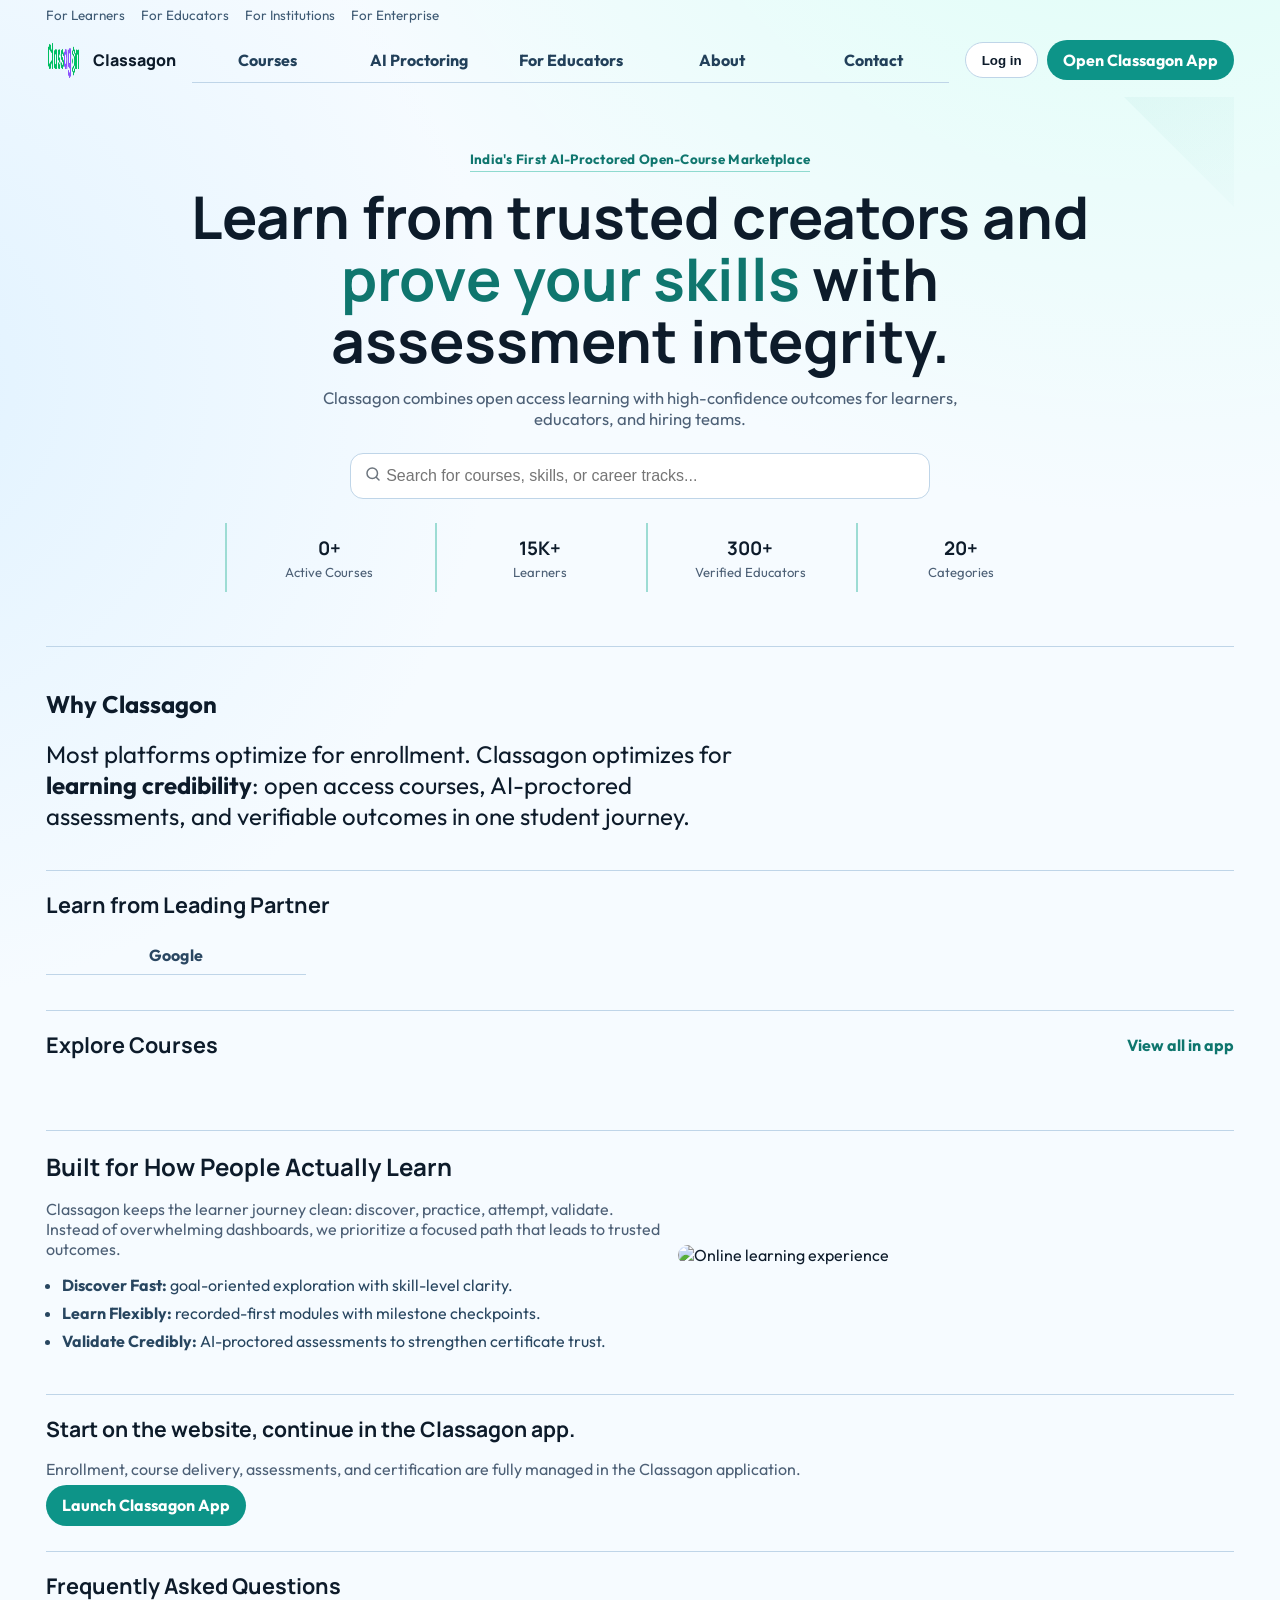
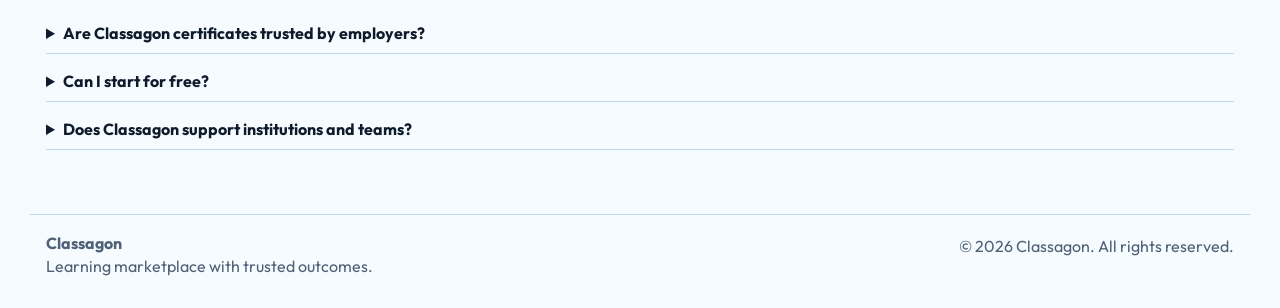
==== classagon-website/index.html @ 4000c989 "Initial Classagon website" ====
﻿<!DOCTYPE html>
<html lang="en">
<head>
  <meta charset="UTF-8" />
  <meta name="viewport" content="width=device-width, initial-scale=1.0" />
  <title>Classagon | India's AI-Proctored Learning Marketplace</title>
  <meta name="description" content="Discover open courses, verified providers, and AI-proctored assessments on Classagon." />
  <link rel="preconnect" href="https://fonts.googleapis.com" />
  <link rel="preconnect" href="https://fonts.gstatic.com" crossorigin />
  <link href="https://fonts.googleapis.com/css2?family=Outfit:wght@400;500;600;700;800&family=Manrope:wght@600;700;800&display=swap" rel="stylesheet" />
  <link rel="stylesheet" href="styles.css" />
</head>
<body>
  <div class="audience-strip">
    <a href="#">For Learners</a>
    <a href="providers.html">For Educators</a>
    <a href="#">For Institutions</a>
    <a href="#">For Enterprise</a>
  </div>
  <header class="topbar">
    <a class="brand" href="index.html"><img src="assets/classagon_logo.png" alt="Classagon" /><span>Classagon</span></a>
    <nav class="nav-links full-nav">
      <a href="index.html#courses">Courses</a>
      <a href="proctoring.html">AI Proctoring</a>
      <a href="providers.html">For Educators</a>
      <a href="about.html">About</a>
      <a href="contact.html">Contact</a>
    </nav>
    <div class="right-group">
      <button id="loginBtn" class="btn ghost" type="button">Log in</button>
      <a class="btn solid app-link" href="http://127.0.0.1:8000/">Open Classagon App</a>
      <div id="userPill" class="user-pill hidden"><span id="userNameText"></span><button id="logoutBtn" type="button">Logout</button></div>
    </div>
  </header>

  <main>
    <section class="hero-shell reveal">
      <div class="hero-content">
        <p class="badge-line">India's First AI-Proctored Open-Course Marketplace</p>
        <h1>Learn from trusted creators and <span>prove your skills</span> with assessment integrity.</h1>
        <p class="hero-sub">Classagon combines open access learning with high-confidence outcomes for learners, educators, and hiring teams.</p>

        <label class="search-wrap" aria-label="Search for courses">
          <span class="search-icon" aria-hidden="true">
            <svg viewBox="0 0 24 24" width="18" height="18" fill="none" xmlns="http://www.w3.org/2000/svg">
              <circle cx="11" cy="11" r="7" stroke="currentColor" stroke-width="2"/>
              <path d="M20 20L16.65 16.65" stroke="currentColor" stroke-width="2" stroke-linecap="round"/>
            </svg>
          </span>
          <input id="courseSearch" type="search" placeholder="Search for courses, skills, or career tracks..." />
        </label>

        <div class="stats-grid">
          <article><h3 id="statCourses">0+</h3><p>Active Courses</p></article>
          <article><h3>15K+</h3><p>Learners</p></article>
          <article><h3>300+</h3><p>Verified Educators</p></article>
          <article><h3>20+</h3><p>Categories</p></article>
        </div>
      </div>
    </section>

    <section class="section brand-statement reveal">
      <div class="big-claim">
        <h2>Why Classagon</h2>
        <p>Most platforms optimize for enrollment. Classagon optimizes for <strong>learning credibility</strong>: open access courses, AI-proctored assessments, and verifiable outcomes in one student journey.</p>
      </div>
    </section>

    <section class="section reveal">
      <div class="section-head"><h2>Learn from Leading Partner</h2></div>
      <div class="partner-line" aria-label="Partner logos">
        <span>Google</span>
      </div>
    </section>

    <section id="courses" class="section courses reveal">
      <div class="section-head"><h2>Explore Courses</h2><a class="app-link" href="http://127.0.0.1:8000/">View all in app</a></div>
      <div class="category-row" id="categoryRow"></div>
      <div id="loadingState" class="loading-grid"></div>
      <div id="emptyState" class="empty-state hidden"><p>No courses found. Try a different search or category.</p></div>
      <div id="courseGrid" class="course-grid hidden"></div>
    </section>

    <section class="section editorial reveal">
      <div class="editorial-copy">
        <h2>Built for How People Actually Learn</h2>
        <p>Classagon keeps the learner journey clean: discover, practice, attempt, validate. Instead of overwhelming dashboards, we prioritize a focused path that leads to trusted outcomes.</p>
        <ul class="journey-list">
          <li><strong>Discover Fast:</strong> goal-oriented exploration with skill-level clarity.</li>
          <li><strong>Learn Flexibly:</strong> recorded-first modules with milestone checkpoints.</li>
          <li><strong>Validate Credibly:</strong> AI-proctored assessments to strengthen certificate trust.</li>
        </ul>
      </div>
      <div class="editorial-visual">
        <img src="https://images.unsplash.com/photo-1584697964191-cd732c8fce06?auto=format&fit=crop&w=1200&q=70" alt="Online learning experience" />
      </div>
    </section>

    <section class="section route-panel reveal">
      <h3>Start on the website, continue in the Classagon app.</h3>
      <p>Enrollment, course delivery, assessments, and certification are fully managed in the Classagon application.</p>
      <a class="btn solid app-link" href="http://127.0.0.1:8000/">Launch Classagon App</a>
    </section>

    <section class="section reveal">
      <div class="section-head"><h2>Frequently Asked Questions</h2></div>
      <div class="faq-plain">
        <details>
          <summary>Are Classagon certificates trusted by employers?</summary>
          <p>Yes. Assessments are tied to skill outcomes and supported by AI-proctored integrity events.</p>
        </details>
        <details>
          <summary>Can I start for free?</summary>
          <p>Yes. You can explore selected open courses and upgrade based on your learning goals.</p>
        </details>
        <details>
          <summary>Does Classagon support institutions and teams?</summary>
          <p>Yes. Classagon supports educator onboarding, cohort management, and enterprise learning workflows.</p>
        </details>
      </div>
    </section>
  </main>

  <footer>
    <div><strong>Classagon</strong><p>Learning marketplace with trusted outcomes.</p></div>
    <p>© 2026 Classagon. All rights reserved.</p>
  </footer>

  <script src="common.js"></script>
  <script src="app.js"></script>
</body>
</html>
---- classagon-website/styles.css ----
﻿:root {
  --bg: #f6fbff;
  --paper: #ffffff;
  --ink: #0d1b2a;
  --muted: #4d6076;
  --line: #bfd5e8;
  --brand: #0d9488;
  --brand-deep: #0f766e;
}

* { box-sizing: border-box; }
body {
  margin: 0;
  font-family: 'Outfit', sans-serif;
  color: var(--ink);
  background:
    radial-gradient(circle at 90% -20%, #d8fff4 0%, transparent 35%),
    radial-gradient(circle at -10% 20%, #e0f2ff 0%, transparent 30%),
    var(--bg);
}

a { color: inherit; }

.audience-strip {
  max-width: 1220px;
  margin: 0 auto;
  padding: 0.45rem 1rem 0;
  display: flex;
  gap: 1rem;
  flex-wrap: wrap;
  font-size: 0.84rem;
  color: #3e5a74;
}
.audience-strip a { text-decoration: none; }
.audience-strip a:hover { color: var(--brand-deep); }

.topbar {
  max-width: 1220px;
  margin: 0 auto;
  padding: 0.9rem 1rem;
  display: grid;
  grid-template-columns: auto 1fr auto;
  gap: 1rem;
  align-items: center;
}

.brand {
  text-decoration: none;
  display: inline-flex;
  align-items: center;
  gap: 0.55rem;
  font-family: 'Manrope', sans-serif;
  font-weight: 800;
}
.brand img { width: 38px; height: 38px; }

.full-nav {
  width: 100%;
  justify-self: stretch;
  display: grid;
  grid-template-columns: repeat(5, minmax(0, 1fr));
  border-bottom: 1px solid var(--line);
}
.full-nav a {
  text-decoration: none;
  color: #22405a;
  font-weight: 700;
  text-align: center;
  padding: 0.75rem 0.3rem;
  position: relative;
}
.full-nav a::after {
  content: "";
  position: absolute;
  left: 16%;
  right: 16%;
  bottom: 8px;
  height: 2px;
  background: var(--brand);
  transform: scaleX(0);
  transform-origin: center;
  transition: transform 220ms ease;
}
.full-nav a:hover::after { transform: scaleX(1); }

.right-group { display: flex; gap: 0.55rem; align-items: center; }
.btn {
  border-radius: 999px;
  border: 1px solid transparent;
  padding: 0.58rem 0.95rem;
  font-weight: 700;
  text-decoration: none;
  cursor: pointer;
}
.btn.solid { background: var(--brand); color: #fff; }
.btn.ghost { background: #fff; border-color: var(--line); color: var(--ink); }

.user-pill {
  display: inline-flex;
  gap: 0.45rem;
  align-items: center;
  border: 1px solid var(--line);
  background: #fff;
  border-radius: 999px;
  padding: 0.3rem 0.65rem;
  font-size: 0.85rem;
}
.user-pill button { border: 0; background: transparent; color: var(--brand); font-weight: 700; cursor: pointer; }
.hidden { display: none !important; }

main { max-width: 1220px; margin: 0 auto; padding: 0 1rem 2.8rem; }

.hero-shell { position: relative; overflow: hidden; border: 0; border-radius: 0; background: transparent; }
.hero-shell::after {
  content: "";
  position: absolute;
  right: -60px;
  top: -70px;
  width: 240px;
  height: 240px;
  background: linear-gradient(145deg, rgba(13,148,136,0.18), rgba(13,148,136,0));
  clip-path: polygon(0 0, 100% 0, 100% 100%);
  opacity: 0.35;
}

.hero-media { display: none; }

.hero-content { position: relative; z-index: 1; padding: 3.2rem 0 2.4rem; max-width: 920px; margin: 0 auto; text-align: center; }
.badge-line {
  display: inline-block;
  margin: 0;
  border-bottom: 1px solid #8fdacf;
  color: var(--brand-deep);
  font-size: 0.84rem;
  font-weight: 700;
  letter-spacing: 0.02em;
  padding: 0.2rem 0;
}

h1 { margin: 0.9rem 0 0; font-family: 'Manrope', sans-serif; font-size: clamp(2rem, 4.6vw, 4rem); line-height: 1.05; }
h1 span { color: var(--brand-deep); }
.hero-sub { margin: 1rem auto 0; max-width: 700px; color: var(--muted); font-size: 1.04rem; }
.hero-sub.align-left { margin-left: 0; text-align: left; }

.search-wrap { display: block; max-width: 580px; margin: 1.45rem auto 0; position: relative; }
.search-icon { position: absolute; left: 14px; top: 50%; transform: translateY(-50%); opacity: 0.6; }
.search-wrap input { width: 100%; border: 1px solid var(--line); border-radius: 13px; padding: 0.84rem 0.9rem 0.84rem 2.2rem; font-size: 1rem; }

.stats-grid { margin: 1.45rem auto 0; display: grid; max-width: 830px; grid-template-columns: repeat(4,minmax(0,1fr)); gap: 0.72rem; }
.stats-grid article { padding: 0.75rem 0.2rem 0.75rem 0.7rem; border-left: 2px solid #9ddcd4; }
.stats-grid h3 { margin: 0; font-family: 'Manrope', sans-serif; }
.stats-grid p { margin: 0.2rem 0 0; color: var(--muted); font-size: 0.82rem; }

.section { margin-top: 1rem; border: 0; background: transparent; padding: 1.2rem 0; border-top: 1px solid var(--line); }
.section-head { display: flex; justify-content: space-between; align-items: center; gap: .7rem; }
.section-head h2 { margin: 0; font-family: 'Manrope', sans-serif; font-size: 1.35rem; }
.section-head a { color: var(--brand-deep); text-decoration: none; font-weight: 700; }

.brand-statement { display: grid; grid-template-columns: 1.2fr .8fr; gap: 1.2rem; }
.brand-statement .big-claim,
.brand-statement .proof-list { padding: 0.2rem 0; background: transparent; }
.brand-statement .big-claim p { margin: 0; font-size: clamp(1.1rem,2.2vw,1.5rem); line-height: 1.28; }
.proof-list p { margin: 0.52rem 0; color: #23435e; font-weight: 600; }

.partner-line {
  margin-top: 1rem;
  display: grid;
  grid-template-columns: minmax(0, 260px);
  gap: 0.6rem;
}
.partner-line span {
  display: inline-flex;
  justify-content: center;
  align-items: center;
  min-height: 40px;
  border-bottom: 1px solid var(--line);
  color: #2a4762;
  font-weight: 700;
  letter-spacing: 0.01em;
}

.category-row { margin-top: .85rem; display: flex; gap: .45rem; overflow-x: auto; padding-bottom: .35rem; }
.cat-btn { border: 1px solid var(--line); background: transparent; border-radius: 999px; padding: .4rem .8rem; font-weight: 600; text-transform: capitalize; cursor: pointer; }
.cat-btn.active { background: var(--brand); color: #fff; border-color: var(--brand); }

.loading-grid,
.course-grid,
.feature-grid,
.faq-list,
.contact-grid,
.path-grid { margin-top: 1rem; display: grid; gap: .8rem; }
.loading-grid,
.course-grid { grid-template-columns: 1fr; }
.feature-grid,
.faq-list,
.path-grid { grid-template-columns: repeat(3,minmax(0,1fr)); }
.contact-grid { grid-template-columns: 1.1fr .9fr; }

.skeleton,
.course-card,
.feature-grid article,
.faq-list article,
.path-grid article,
.contact-panel { border: 0; background: transparent; overflow: hidden; }

.skeleton-body { padding:.6rem 0; border-bottom: 1px solid #d6e5f2; }
.skel-line { height:12px; border-radius:8px; background:#eaf0f8; margin-bottom:.5rem; }
.skel-line.short { width:55%; }

.course-card { display: grid; grid-template-columns: 160px 1fr; gap: 0.9rem; align-items: start; }
.course-card .thumb {
  width: 160px;
  height: 100px;
  border-radius: 8px;
  background: linear-gradient(135deg,#dff5f2,#eaf4ff);
}
.course-card .body { padding: .2rem 0 .9rem; border-bottom: 1px solid var(--line); }
.course-card .tag { margin:0; font-size:.72rem; color:var(--brand-deep); font-weight:700; text-transform:uppercase; }
.course-card h3 { margin:.3rem 0; font-size:1rem; }
.course-card p { margin:0; color:var(--muted); font-size:.88rem; }
.course-card .instructor { margin-top:.32rem; font-size:.83rem; color:#304a62; font-weight:600; }
.course-card .meta { margin-top:.44rem; display:flex; flex-wrap:wrap; gap:.5rem; }
.course-card .meta span { font-size:.73rem; color:#436079; }
.course-card .foot { margin-top:.5rem; display:flex; justify-content:space-between; align-items:center; }
.course-card .price { font-family:'Manrope',sans-serif; font-weight:800; color:#0c3f3a; }
.course-card .cta { color:var(--brand-deep); font-weight:700; font-size:.81rem; }

.editorial { display: grid; grid-template-columns: 1.05fr 0.95fr; gap: 1.1rem; align-items: center; }
.editorial-copy h2 { margin: 0; font-family: 'Manrope', sans-serif; }
.editorial-copy p { color: var(--muted); }
.journey-list { margin: 0.8rem 0 0; padding-left: 1rem; }
.journey-list li { margin-bottom: 0.5rem; color: #284660; }
.editorial-visual img { width: 100%; border-radius: 10px; }

.feature-grid article,
.faq-list article,
.path-grid article,
.contact-panel { padding: 0; }
.feature-grid h3,
.faq-list h3,
.path-grid h3,
.contact-panel h3 { margin: 0; font-family: 'Manrope', sans-serif; }
.feature-grid p,
.faq-list p,
.path-grid p,
.contact-panel p,
.route-panel p { color: var(--muted); }

.empty-state { margin-top:1rem; text-align:center; padding:2.1rem 1rem; color:var(--muted); }
.route-panel h3 { margin: 0; font-family:'Manrope',sans-serif; font-size:1.32rem; }

.faq-plain {
  margin-top: 0.85rem;
  display: grid;
  gap: 0.5rem;
}
.faq-plain details {
  border-bottom: 1px solid var(--line);
  padding: 0.6rem 0;
}
.faq-plain summary {
  cursor: pointer;
  font-weight: 700;
}
.faq-plain p {
  color: var(--muted);
  margin: 0.5rem 0 0;
}

.proctor-flow .flow-line { margin-top: 0.9rem; border-left: 2px solid #9ddcd4; padding-left: 1rem; display: grid; gap: 1rem; }
.proctor-flow article h3 { margin: 0; font-family: 'Manrope', sans-serif; }
.proctor-flow article p { margin: 0.42rem 0 0; color: var(--muted); max-width: 80ch; }
.proctor-hero {
  position: relative;
  overflow: hidden;
}

.proctor-ambient {
  position: absolute;
  inset: 0;
  pointer-events: none;
  z-index: 0;
}

.proctor-hero > *:not(.proctor-ambient) {
  position: relative;
  z-index: 1;
}

.proctor-ambient .orb {
  position: absolute;
  border-radius: 999px;
  filter: blur(28px);
  opacity: 0.5;
}

.proctor-ambient .orb-one {
  width: 220px;
  height: 220px;
  background: rgba(13, 148, 136, 0.34);
  top: -60px;
  right: 12%;
  animation: ambientDriftA 12s ease-in-out infinite;
}

.proctor-ambient .orb-two {
  width: 180px;
  height: 180px;
  background: rgba(56, 189, 248, 0.28);
  bottom: -50px;
  left: 10%;
  animation: ambientDriftB 14s ease-in-out infinite;
}

.proctor-ambient .orb-three {
  width: 130px;
  height: 130px;
  background: rgba(20, 184, 166, 0.24);
  top: 38%;
  left: 52%;
  animation: ambientPulse 9s ease-in-out infinite;
}

.proctor-ambient .scanline {
  position: absolute;
  inset: 0;
  background: repeating-linear-gradient(
    180deg,
    rgba(13, 148, 136, 0.02) 0px,
    rgba(13, 148, 136, 0.02) 2px,
    rgba(255, 255, 255, 0) 3px,
    rgba(255, 255, 255, 0) 8px
  );
  opacity: 0.45;
}

.proctor-carousel {
  margin-top: 0.95rem;
  display: grid;
  grid-template-columns: auto 1fr auto;
  align-items: center;
  gap: 1rem;
}

.carousel-track {
  min-height: 250px;
  display: grid;
  align-items: center;
}

.carousel-slide {
  display: none;
}

.carousel-slide.active {
  display: block;
}

.carousel-slide h3 {
  margin: 0;
  font-family: 'Manrope', sans-serif;
  font-size: clamp(1.5rem, 3vw, 2.2rem);
}

.carousel-slide p {
  margin: 0.75rem 0 0;
  color: var(--muted);
  font-size: clamp(1rem, 1.9vw, 1.2rem);
  max-width: 72ch;
}

.carousel-nav {
  width: 44px;
  height: 44px;
  border-radius: 999px;
  border: 1px solid var(--line);
  background: #fff;
  color: #26425c;
  font-size: 1.5rem;
  line-height: 1;
  cursor: pointer;
}

.carousel-dots {
  margin-top: 0.5rem;
  display: flex;
  gap: 0.35rem;
  justify-content: center;
}

.carousel-dots button {
  width: 9px;
  height: 9px;
  border-radius: 999px;
  border: 0;
  background: #b5cadd;
  cursor: pointer;
}

.carousel-dots button.active {
  background: var(--brand);
}

.contact-form { display:grid; gap:.7rem; }
.contact-form label { font-size:.86rem; font-weight:600; color:#27435a; }
.contact-form input,
.contact-form select,
.contact-form textarea { width:100%; border:1px solid var(--line); border-radius:10px; padding:.68rem .72rem; font-family: inherit; }

footer {
  max-width: 1220px;
  margin: 0 auto;
  padding: 1.1rem 1rem 2rem;
  color: var(--muted);
  display: flex;
  justify-content: space-between;
  gap: 1rem;
  border-top: 1px solid var(--line);
}
footer p { margin: .22rem 0 0; }

.reveal { opacity: 0; transform: translateY(18px); transition: opacity 560ms ease, transform 560ms ease; }
.reveal.show { opacity: 1; transform: translateY(0); }

@media (max-width: 1080px) {
  .feature-grid, .faq-list, .path-grid { grid-template-columns: repeat(2,minmax(0,1fr)); }
}
@media (max-width: 900px) {
  .topbar { grid-template-columns: 1fr; }
  .full-nav { grid-template-columns: repeat(3, minmax(0, 1fr)); }
  .right-group { justify-self: start; }
  .brand-statement,
  .contact-grid,
  .editorial { grid-template-columns: 1fr; }
  .partner-line { grid-template-columns: repeat(3, minmax(0, 1fr)); }
  .stats-grid,
  .feature-grid,
  .faq-list,
  .path-grid { grid-template-columns: repeat(2,minmax(0,1fr)); }
  .course-card { grid-template-columns: 1fr; }
  .course-card .thumb { width: 100%; height: 180px; }
  .proctor-carousel {
    grid-template-columns: 1fr;
    gap: 0.6rem;
  }
  .carousel-nav {
    justify-self: center;
  }
  .carousel-track {
    min-height: 210px;
  }
}
@media (max-width: 560px) {
  .full-nav { grid-template-columns: repeat(2, minmax(0, 1fr)); }
  .partner-line { grid-template-columns: 1fr; }
  .stats-grid,
  .feature-grid,
  .faq-list,
  .path-grid { grid-template-columns: 1fr; }
}

@keyframes ambientDriftA {
  0%, 100% { transform: translate(0, 0); }
  50% { transform: translate(-24px, 18px); }
}

@keyframes ambientDriftB {
  0%, 100% { transform: translate(0, 0); }
  50% { transform: translate(22px, -16px); }
}

@keyframes ambientPulse {
  0%, 100% { transform: scale(1); opacity: 0.28; }
  50% { transform: scale(1.14); opacity: 0.48; }
}
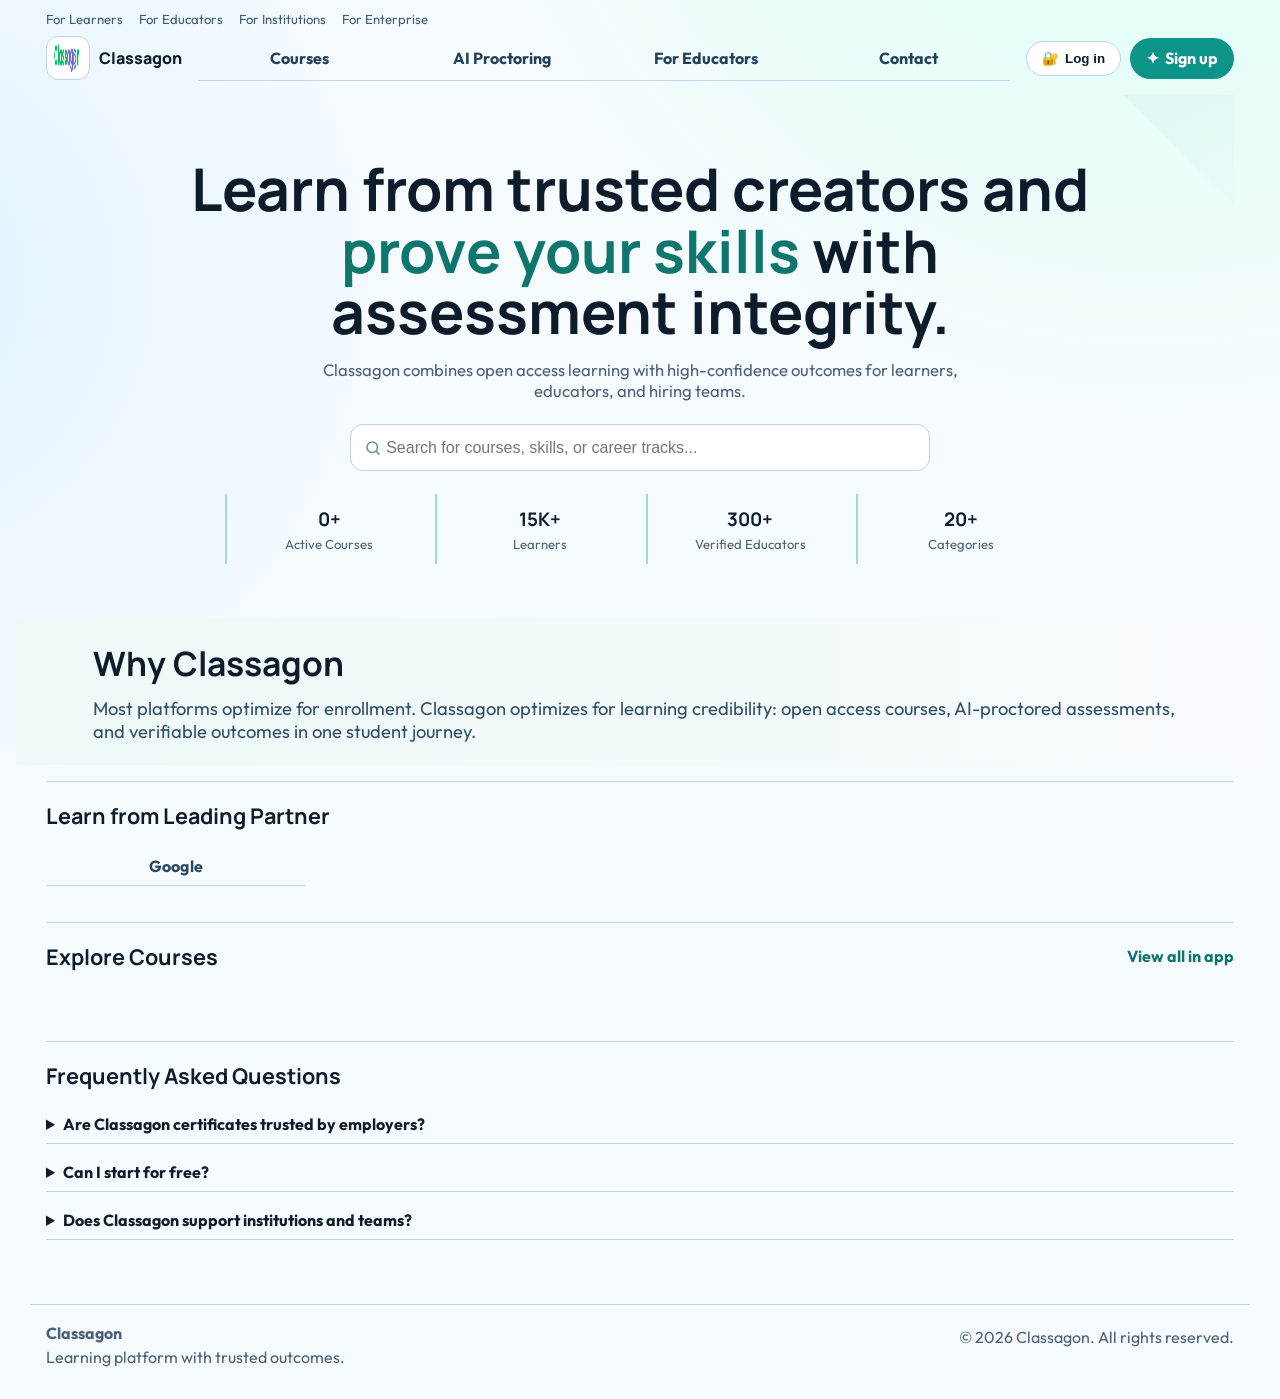
==== commit bbadb310: "Refine header, simplify sections, and improve proctoring UI" ====
--- a/classagon-website/index.html
+++ b/classagon-website/index.html
@@ -3,40 +3,52 @@
 <head>
   <meta charset="UTF-8" />
   <meta name="viewport" content="width=device-width, initial-scale=1.0" />
-  <title>Classagon | India's AI-Proctored Learning Marketplace</title>
-  <meta name="description" content="Discover open courses, verified providers, and AI-proctored assessments on Classagon." />
+  <title>Classagon | AI-Proctored Learning Platform</title>
+  <meta name="description" content="Classagon is a trusted learning platform for open courses, assessments, and outcomes." />
   <link rel="preconnect" href="https://fonts.googleapis.com" />
   <link rel="preconnect" href="https://fonts.gstatic.com" crossorigin />
   <link href="https://fonts.googleapis.com/css2?family=Outfit:wght@400;500;600;700;800&family=Manrope:wght@600;700;800&display=swap" rel="stylesheet" />
   <link rel="stylesheet" href="styles.css" />
 </head>
 <body>
-  <div class="audience-strip">
-    <a href="#">For Learners</a>
-    <a href="providers.html">For Educators</a>
-    <a href="#">For Institutions</a>
-    <a href="#">For Enterprise</a>
-  </div>
   <header class="topbar">
-    <a class="brand" href="index.html"><img src="assets/classagon_logo.png" alt="Classagon" /><span>Classagon</span></a>
-    <nav class="nav-links full-nav">
-      <a href="index.html#courses">Courses</a>
-      <a href="proctoring.html">AI Proctoring</a>
+    <div class="header-meta">
+      <a href="#">For Learners</a>
       <a href="providers.html">For Educators</a>
-      <a href="about.html">About</a>
-      <a href="contact.html">Contact</a>
-    </nav>
-    <div class="right-group">
-      <button id="loginBtn" class="btn ghost" type="button">Log in</button>
-      <a class="btn solid app-link" href="http://127.0.0.1:8000/">Open Classagon App</a>
-      <div id="userPill" class="user-pill hidden"><span id="userNameText"></span><button id="logoutBtn" type="button">Logout</button></div>
+      <a href="#">For Institutions</a>
+      <a href="#">For Enterprise</a>
+    </div>
+
+    <div class="header-main">
+      <a class="brand" href="index.html">
+        <span class="logo-mark"><img src="assets/classagon_logo.png" alt="Classagon" /></span>
+        <span>Classagon</span>
+      </a>
+
+      <nav class="nav-links full-nav">
+        <a href="index.html#courses">Courses</a>
+        <a href="proctoring.html">AI Proctoring</a>
+        <a href="providers.html">For Educators</a>
+        <a href="contact.html">Contact</a>
+      </nav>
+
+      <div class="right-group">
+        <button id="loginBtn" class="btn ghost icon-btn" type="button">
+          <span aria-hidden="true">🔐</span>
+          <span>Log in</span>
+        </button>
+        <a class="btn solid app-link icon-btn" href="http://127.0.0.1:8000/">
+          <span aria-hidden="true">✦</span>
+          <span>Sign up</span>
+        </a>
+        <div id="userPill" class="user-pill hidden"><span id="userNameText"></span><button id="logoutBtn" type="button">Logout</button></div>
+      </div>
     </div>
   </header>
 
   <main>
     <section class="hero-shell reveal">
       <div class="hero-content">
-        <p class="badge-line">India's First AI-Proctored Open-Course Marketplace</p>
         <h1>Learn from trusted creators and <span>prove your skills</span> with assessment integrity.</h1>
         <p class="hero-sub">Classagon combines open access learning with high-confidence outcomes for learners, educators, and hiring teams.</p>
 
@@ -59,11 +71,9 @@
       </div>
     </section>
 
-    <section class="section brand-statement reveal">
-      <div class="big-claim">
-        <h2>Why Classagon</h2>
-        <p>Most platforms optimize for enrollment. Classagon optimizes for <strong>learning credibility</strong>: open access courses, AI-proctored assessments, and verifiable outcomes in one student journey.</p>
-      </div>
+    <section class="section why-band reveal">
+      <h2>Why Classagon</h2>
+      <p>Most platforms optimize for enrollment. Classagon optimizes for learning credibility: open access courses, AI-proctored assessments, and verifiable outcomes in one student journey.</p>
     </section>
 
     <section class="section reveal">
@@ -79,27 +89,6 @@
       <div id="loadingState" class="loading-grid"></div>
       <div id="emptyState" class="empty-state hidden"><p>No courses found. Try a different search or category.</p></div>
       <div id="courseGrid" class="course-grid hidden"></div>
-    </section>
-
-    <section class="section editorial reveal">
-      <div class="editorial-copy">
-        <h2>Built for How People Actually Learn</h2>
-        <p>Classagon keeps the learner journey clean: discover, practice, attempt, validate. Instead of overwhelming dashboards, we prioritize a focused path that leads to trusted outcomes.</p>
-        <ul class="journey-list">
-          <li><strong>Discover Fast:</strong> goal-oriented exploration with skill-level clarity.</li>
-          <li><strong>Learn Flexibly:</strong> recorded-first modules with milestone checkpoints.</li>
-          <li><strong>Validate Credibly:</strong> AI-proctored assessments to strengthen certificate trust.</li>
-        </ul>
-      </div>
-      <div class="editorial-visual">
-        <img src="https://images.unsplash.com/photo-1584697964191-cd732c8fce06?auto=format&fit=crop&w=1200&q=70" alt="Online learning experience" />
-      </div>
-    </section>
-
-    <section class="section route-panel reveal">
-      <h3>Start on the website, continue in the Classagon app.</h3>
-      <p>Enrollment, course delivery, assessments, and certification are fully managed in the Classagon application.</p>
-      <a class="btn solid app-link" href="http://127.0.0.1:8000/">Launch Classagon App</a>
     </section>
 
     <section class="section reveal">
@@ -122,7 +111,7 @@
   </main>
 
   <footer>
-    <div><strong>Classagon</strong><p>Learning marketplace with trusted outcomes.</p></div>
+    <div><strong>Classagon</strong><p>Learning platform with trusted outcomes.</p></div>
     <p>© 2026 Classagon. All rights reserved.</p>
   </footer>
 
--- a/classagon-website/styles.css
+++ b/classagon-website/styles.css
@@ -21,23 +21,29 @@
 
 a { color: inherit; }
 
-.audience-strip {
+.topbar {
   max-width: 1220px;
   margin: 0 auto;
-  padding: 0.45rem 1rem 0;
+  padding: 0.7rem 1rem 0.9rem;
+}
+
+.header-meta,
+.audience-strip {
   display: flex;
   gap: 1rem;
   flex-wrap: wrap;
-  font-size: 0.84rem;
+  font-size: 0.82rem;
   color: #3e5a74;
 }
+
+.header-meta { margin-bottom: 0.55rem; }
+
+.header-meta a,
 .audience-strip a { text-decoration: none; }
+.header-meta a:hover,
 .audience-strip a:hover { color: var(--brand-deep); }
 
-.topbar {
-  max-width: 1220px;
-  margin: 0 auto;
-  padding: 0.9rem 1rem;
+.header-main {
   display: grid;
   grid-template-columns: auto 1fr auto;
   gap: 1rem;
@@ -52,13 +58,25 @@
   font-family: 'Manrope', sans-serif;
   font-weight: 800;
 }
-.brand img { width: 38px; height: 38px; }
+
+.logo-mark {
+  width: 44px;
+  height: 44px;
+  border-radius: 12px;
+  display: inline-flex;
+  align-items: center;
+  justify-content: center;
+  background: #ffffff;
+  border: 1px solid var(--line);
+}
+
+.brand img { width: 30px; height: 30px; }
 
 .full-nav {
   width: 100%;
   justify-self: stretch;
   display: grid;
-  grid-template-columns: repeat(5, minmax(0, 1fr));
+  grid-template-columns: repeat(4, minmax(0, 1fr));
   border-bottom: 1px solid var(--line);
 }
 .full-nav a {
@@ -95,6 +113,12 @@
 .btn.solid { background: var(--brand); color: #fff; }
 .btn.ghost { background: #fff; border-color: var(--line); color: var(--ink); }
 
+.icon-btn {
+  display: inline-flex;
+  align-items: center;
+  gap: 0.35rem;
+}
+
 .user-pill {
   display: inline-flex;
   gap: 0.45rem;
@@ -125,7 +149,7 @@
 
 .hero-media { display: none; }
 
-.hero-content { position: relative; z-index: 1; padding: 3.2rem 0 2.4rem; max-width: 920px; margin: 0 auto; text-align: center; }
+.hero-content { position: relative; z-index: 1; padding: 3rem 0 2.4rem; max-width: 920px; margin: 0 auto; text-align: center; }
 .badge-line {
   display: inline-block;
   margin: 0;
@@ -143,7 +167,15 @@
 .hero-sub.align-left { margin-left: 0; text-align: left; }
 
 .search-wrap { display: block; max-width: 580px; margin: 1.45rem auto 0; position: relative; }
-.search-icon { position: absolute; left: 14px; top: 50%; transform: translateY(-50%); opacity: 0.6; }
+.search-icon {
+  position: absolute;
+  left: 14px;
+  top: 50%;
+  transform: translateY(-50%);
+  opacity: 0.7;
+  color: #355b73;
+  display: inline-flex;
+}
 .search-wrap input { width: 100%; border: 1px solid var(--line); border-radius: 13px; padding: 0.84rem 0.9rem 0.84rem 2.2rem; font-size: 1rem; }
 
 .stats-grid { margin: 1.45rem auto 0; display: grid; max-width: 830px; grid-template-columns: repeat(4,minmax(0,1fr)); gap: 0.72rem; }
@@ -155,6 +187,28 @@
 .section-head { display: flex; justify-content: space-between; align-items: center; gap: .7rem; }
 .section-head h2 { margin: 0; font-family: 'Manrope', sans-serif; font-size: 1.35rem; }
 .section-head a { color: var(--brand-deep); text-decoration: none; font-weight: 700; }
+
+.why-band {
+  width: calc(100vw - 2rem);
+  margin-left: calc(50% - 50vw + 1rem);
+  margin-right: calc(50% - 50vw + 1rem);
+  padding: 1.4rem clamp(1rem, 6vw, 6rem);
+  background: linear-gradient(90deg, #eef9f7 0%, #f7fbff 100%);
+  border-top: 0;
+}
+
+.why-band h2 {
+  margin: 0;
+  font-family: 'Manrope', sans-serif;
+  font-size: clamp(1.45rem, 3vw, 2.1rem);
+}
+
+.why-band p {
+  margin: 0.65rem 0 0;
+  max-width: 95ch;
+  color: #324f68;
+  font-size: clamp(1rem, 1.7vw, 1.15rem);
+}
 
 .brand-statement { display: grid; grid-template-columns: 1.2fr .8fr; gap: 1.2rem; }
 .brand-statement .big-claim,
@@ -333,6 +387,13 @@
   );
   opacity: 0.45;
 }
+.proctor-image {
+  width: 100%;
+  max-height: 360px;
+  object-fit: cover;
+  border-radius: 10px;
+  margin-top: 14px;
+}
 
 .proctor-carousel {
   margin-top: 0.95rem;
@@ -426,13 +487,14 @@
   .feature-grid, .faq-list, .path-grid { grid-template-columns: repeat(2,minmax(0,1fr)); }
 }
 @media (max-width: 900px) {
+  .header-main,
   .topbar { grid-template-columns: 1fr; }
-  .full-nav { grid-template-columns: repeat(3, minmax(0, 1fr)); }
+  .full-nav { grid-template-columns: repeat(2, minmax(0, 1fr)); }
   .right-group { justify-self: start; }
   .brand-statement,
   .contact-grid,
   .editorial { grid-template-columns: 1fr; }
-  .partner-line { grid-template-columns: repeat(3, minmax(0, 1fr)); }
+  .partner-line { grid-template-columns: repeat(1, minmax(0, 1fr)); }
   .stats-grid,
   .feature-grid,
   .faq-list,
@@ -457,6 +519,11 @@
   .feature-grid,
   .faq-list,
   .path-grid { grid-template-columns: 1fr; }
+  .why-band {
+    width: 100%;
+    margin: 0;
+    padding: 1rem 0;
+  }
 }
 
 @keyframes ambientDriftA {
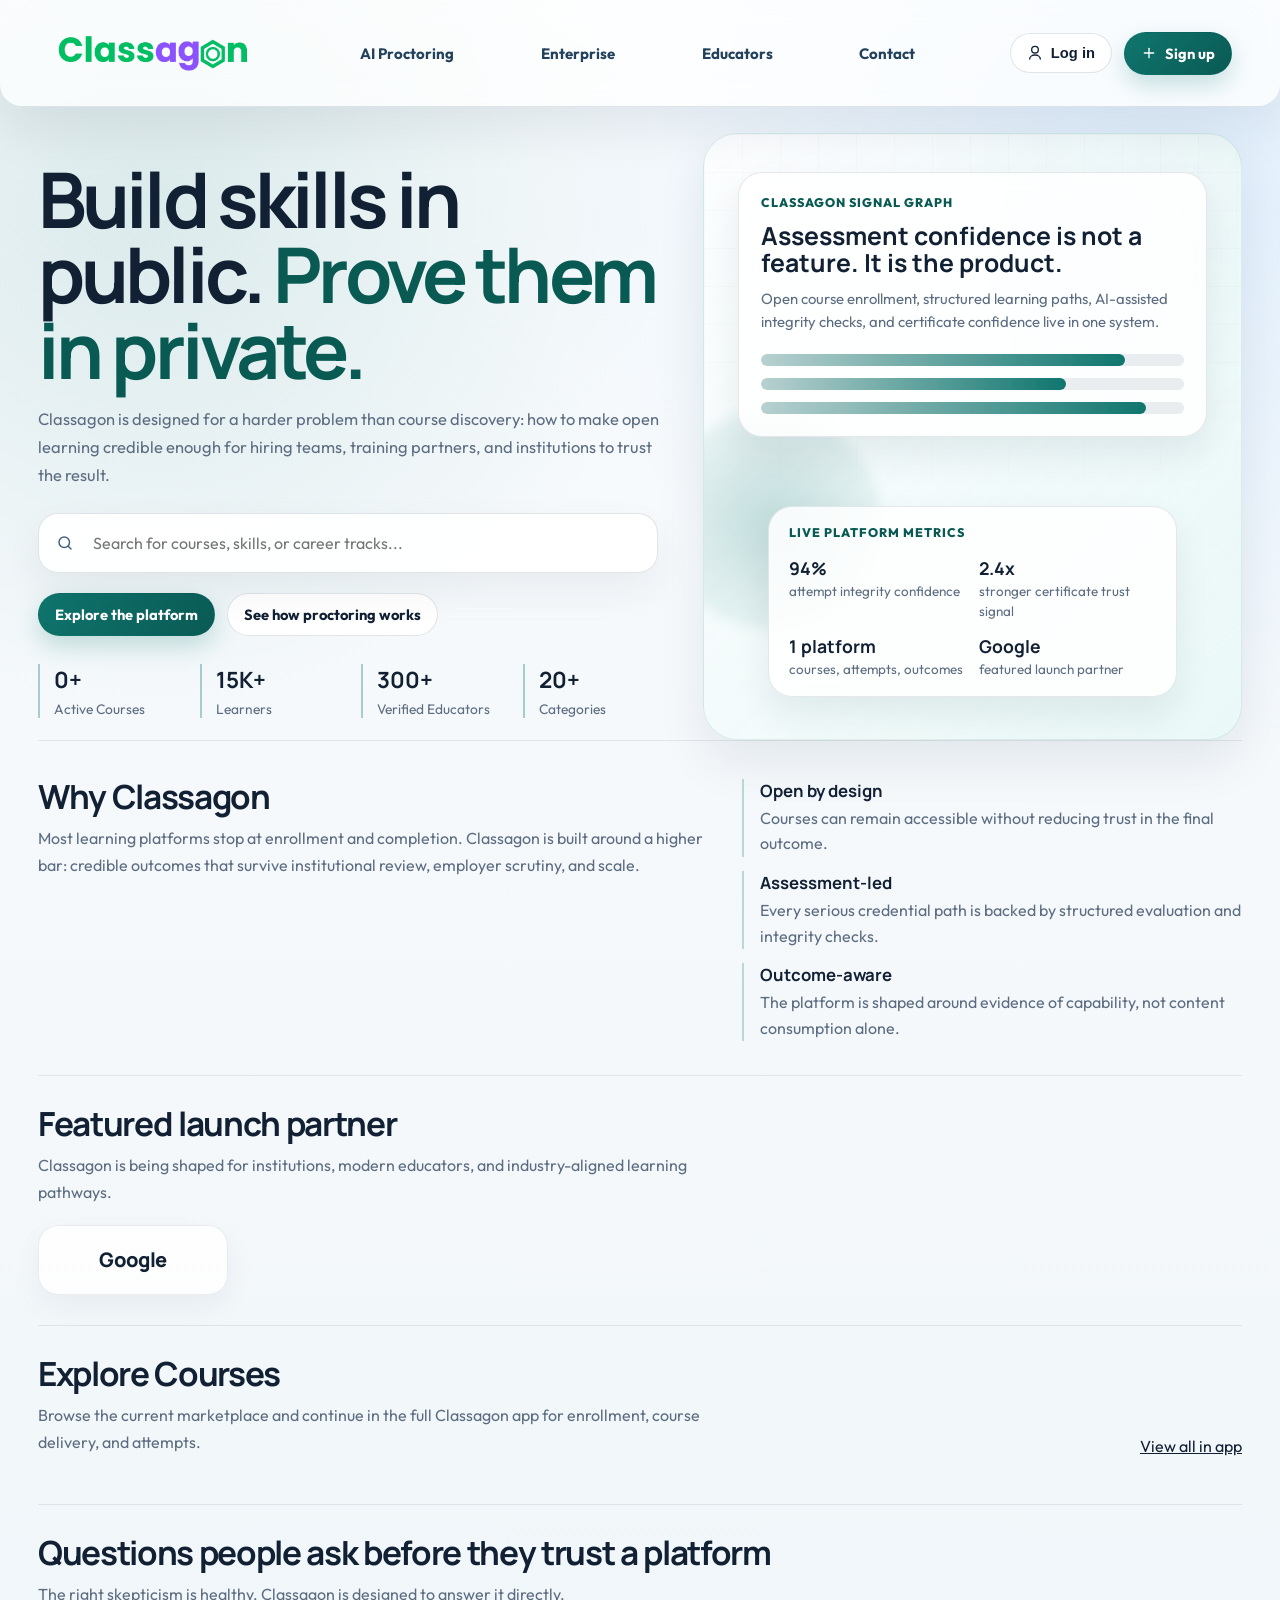
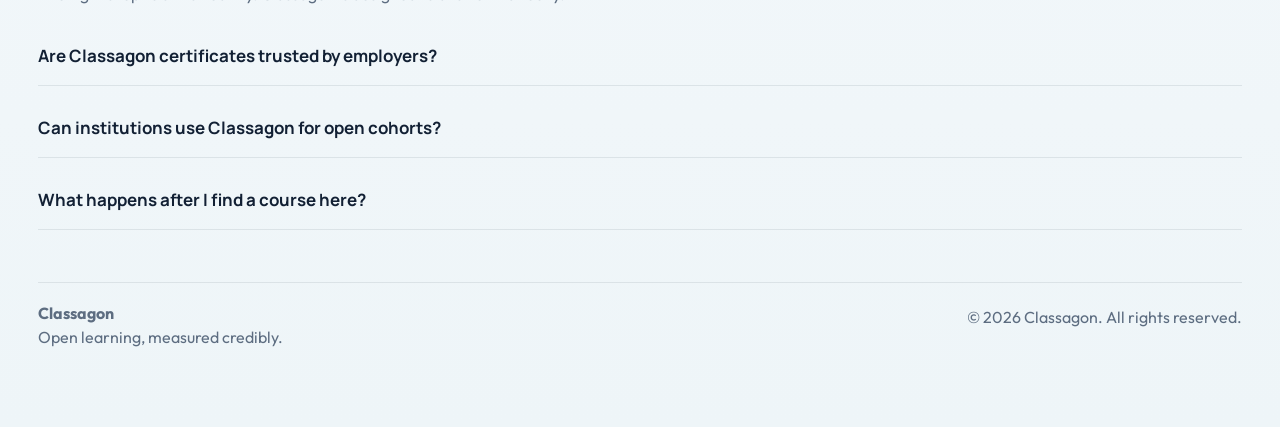
==== commit 30ba1a3e: "Refine Classagon website structure and header UX" ====
--- a/classagon-website/index.html
+++ b/classagon-website/index.html
@@ -1,119 +1,196 @@
-﻿<!DOCTYPE html>
+<!DOCTYPE html>
 <html lang="en">
 <head>
   <meta charset="UTF-8" />
   <meta name="viewport" content="width=device-width, initial-scale=1.0" />
   <title>Classagon | AI-Proctored Learning Platform</title>
-  <meta name="description" content="Classagon is a trusted learning platform for open courses, assessments, and outcomes." />
+  <meta name="description" content="Classagon is a trusted learning platform for open courses, assessments, and measurable outcomes." />
   <link rel="preconnect" href="https://fonts.googleapis.com" />
   <link rel="preconnect" href="https://fonts.gstatic.com" crossorigin />
   <link href="https://fonts.googleapis.com/css2?family=Outfit:wght@400;500;600;700;800&family=Manrope:wght@600;700;800&display=swap" rel="stylesheet" />
   <link rel="stylesheet" href="styles.css" />
 </head>
 <body>
-  <header class="topbar">
-    <div class="header-meta">
-      <a href="#">For Learners</a>
-      <a href="providers.html">For Educators</a>
-      <a href="#">For Institutions</a>
-      <a href="#">For Enterprise</a>
-    </div>
-
-    <div class="header-main">
+  <div class="page-shell">
+    <header class="topbar">
       <a class="brand" href="index.html">
         <span class="logo-mark"><img src="assets/classagon_logo.png" alt="Classagon" /></span>
-        <span>Classagon</span>
       </a>
-
-      <nav class="nav-links full-nav">
-        <a href="index.html#courses">Courses</a>
+      <nav class="main-nav" aria-label="Primary">
         <a href="proctoring.html">AI Proctoring</a>
-        <a href="providers.html">For Educators</a>
+        <a href="enterprise.html">Enterprise</a>
+        <a href="providers.html">Educators</a>
         <a href="contact.html">Contact</a>
       </nav>
 
       <div class="right-group">
-        <button id="loginBtn" class="btn ghost icon-btn" type="button">
-          <span aria-hidden="true">🔐</span>
+        <button id="loginBtn" class="btn ghost" type="button">
+          <span class="icon-glyph" aria-hidden="true">
+            <svg viewBox="0 0 24 24" width="16" height="16" fill="none" xmlns="http://www.w3.org/2000/svg">
+              <path d="M12 12C14.7614 12 17 9.76142 17 7C17 4.23858 14.7614 2 12 2C9.23858 2 7 4.23858 7 7C7 9.76142 9.23858 12 12 12Z" stroke="currentColor" stroke-width="2"/>
+              <path d="M4 21C4 17.6863 7.58172 15 12 15C16.4183 15 20 17.6863 20 21" stroke="currentColor" stroke-width="2" stroke-linecap="round"/>
+            </svg>
+          </span>
           <span>Log in</span>
         </button>
-        <a class="btn solid app-link icon-btn" href="http://127.0.0.1:8000/">
-          <span aria-hidden="true">✦</span>
+        <a class="btn solid app-link" href="http://127.0.0.1:8000/">
+          <span class="icon-glyph" aria-hidden="true">
+            <svg viewBox="0 0 24 24" width="16" height="16" fill="none" xmlns="http://www.w3.org/2000/svg">
+              <path d="M12 5V19" stroke="currentColor" stroke-width="2" stroke-linecap="round"/>
+              <path d="M5 12H19" stroke="currentColor" stroke-width="2" stroke-linecap="round"/>
+            </svg>
+          </span>
           <span>Sign up</span>
         </a>
-        <div id="userPill" class="user-pill hidden"><span id="userNameText"></span><button id="logoutBtn" type="button">Logout</button></div>
-      </div>
-    </div>
-  </header>
-
-  <main>
-    <section class="hero-shell reveal">
-      <div class="hero-content">
-        <h1>Learn from trusted creators and <span>prove your skills</span> with assessment integrity.</h1>
-        <p class="hero-sub">Classagon combines open access learning with high-confidence outcomes for learners, educators, and hiring teams.</p>
-
-        <label class="search-wrap" aria-label="Search for courses">
-          <span class="search-icon" aria-hidden="true">
-            <svg viewBox="0 0 24 24" width="18" height="18" fill="none" xmlns="http://www.w3.org/2000/svg">
-              <circle cx="11" cy="11" r="7" stroke="currentColor" stroke-width="2"/>
-              <path d="M20 20L16.65 16.65" stroke="currentColor" stroke-width="2" stroke-linecap="round"/>
-            </svg>
-          </span>
-          <input id="courseSearch" type="search" placeholder="Search for courses, skills, or career tracks..." />
-        </label>
-
-        <div class="stats-grid">
-          <article><h3 id="statCourses">0+</h3><p>Active Courses</p></article>
-          <article><h3>15K+</h3><p>Learners</p></article>
-          <article><h3>300+</h3><p>Verified Educators</p></article>
-          <article><h3>20+</h3><p>Categories</p></article>
+        <div id="userPill" class="user-pill hidden">
+          <span id="userNameText"></span>
+          <button id="logoutBtn" type="button">Logout</button>
         </div>
       </div>
-    </section>
+    </header>
 
-    <section class="section why-band reveal">
-      <h2>Why Classagon</h2>
-      <p>Most platforms optimize for enrollment. Classagon optimizes for learning credibility: open access courses, AI-proctored assessments, and verifiable outcomes in one student journey.</p>
-    </section>
+    <main>
+      <section class="hero-shell reveal">
+        <div class="hero-copy">
+          <h1>Build skills in public. <span>Prove them in private.</span></h1>
+          <p class="hero-sub">Classagon is designed for a harder problem than course discovery: how to make open learning credible enough for hiring teams, training partners, and institutions to trust the result.</p>
 
-    <section class="section reveal">
-      <div class="section-head"><h2>Learn from Leading Partner</h2></div>
-      <div class="partner-line" aria-label="Partner logos">
-        <span>Google</span>
+          <label class="search-wrap" aria-label="Search for courses">
+            <span class="search-icon" aria-hidden="true">
+              <svg viewBox="0 0 24 24" width="18" height="18" fill="none" xmlns="http://www.w3.org/2000/svg">
+                <circle cx="11" cy="11" r="7" stroke="currentColor" stroke-width="2"/>
+                <path d="M20 20L16.65 16.65" stroke="currentColor" stroke-width="2" stroke-linecap="round"/>
+              </svg>
+            </span>
+            <input id="courseSearch" type="search" placeholder="Search for courses, skills, or career tracks..." />
+          </label>
+
+          <div class="hero-actions">
+            <a class="btn solid app-link" href="http://127.0.0.1:8000/">Explore the platform</a>
+            <a class="btn ghost" href="proctoring.html">See how proctoring works</a>
+          </div>
+
+          <div class="stats-grid">
+            <article><h3 id="statCourses">0+</h3><p>Active Courses</p></article>
+            <article><h3>15K+</h3><p>Learners</p></article>
+            <article><h3>300+</h3><p>Verified Educators</p></article>
+            <article><h3>20+</h3><p>Categories</p></article>
+          </div>
+        </div>
+
+        <div class="hero-stage" aria-hidden="true">
+          <div class="stage-orb"></div>
+          <div class="stage-ring"></div>
+          <div class="stage-grid"></div>
+          <div class="stage-panel primary">
+            <p class="stage-overline">Classagon signal graph</p>
+            <h2 class="stage-title">Assessment confidence is not a feature. It is the product.</h2>
+            <p class="stage-copy">Open course enrollment, structured learning paths, AI-assisted integrity checks, and certificate confidence live in one system.</p>
+            <div class="signal-bars">
+              <span style="--fill: 86%;"></span>
+              <span style="--fill: 72%;"></span>
+              <span style="--fill: 91%;"></span>
+            </div>
+          </div>
+          <div class="stage-panel secondary">
+            <p class="stage-overline">Live platform metrics</p>
+            <div class="signal-grid">
+              <div><strong>94%</strong><span>attempt integrity confidence</span></div>
+              <div><strong>2.4x</strong><span>stronger certificate trust signal</span></div>
+              <div><strong>1 platform</strong><span>courses, attempts, outcomes</span></div>
+              <div><strong>Google</strong><span>featured launch partner</span></div>
+            </div>
+          </div>
+        </div>
+      </section>
+
+      <section class="section why-band reveal">
+        <div>
+          <h2 class="section-title">Why Classagon</h2>
+          <p class="section-lead">Most learning platforms stop at enrollment and completion. Classagon is built around a higher bar: credible outcomes that survive institutional review, employer scrutiny, and scale.</p>
+        </div>
+        <div class="why-rail">
+          <div>
+            <strong>Open by design</strong>
+            <span>Courses can remain accessible without reducing trust in the final outcome.</span>
+          </div>
+          <div>
+            <strong>Assessment-led</strong>
+            <span>Every serious credential path is backed by structured evaluation and integrity checks.</span>
+          </div>
+          <div>
+            <strong>Outcome-aware</strong>
+            <span>The platform is shaped around evidence of capability, not content consumption alone.</span>
+          </div>
+        </div>
+      </section>
+
+      <section class="section reveal">
+        <div class="section-head">
+          <div>
+            <h2>Featured launch partner</h2>
+            <p class="section-lead">Classagon is being shaped for institutions, modern educators, and industry-aligned learning pathways.</p>
+          </div>
+        </div>
+        <div class="partner-line" aria-label="Partner logos">
+          <span class="partner-logo">Google</span>
+        </div>
+      </section>
+
+      <section id="courses" class="section reveal">
+        <div class="section-head">
+          <div>
+            <h2>Explore Courses</h2>
+            <p class="section-lead">Browse the current marketplace and continue in the full Classagon app for enrollment, course delivery, and attempts.</p>
+          </div>
+          <a class="app-link" href="http://127.0.0.1:8000/">View all in app</a>
+        </div>
+
+        <div class="course-section-shell">
+          <aside class="category-column">
+            <div class="category-row" id="categoryRow"></div>
+          </aside>
+
+          <div class="course-panel">
+            <div id="loadingState" class="loading-grid"></div>
+            <div id="emptyState" class="empty-state hidden"><p>No courses found. Try a different search or category.</p></div>
+            <div id="courseGrid" class="course-grid hidden"></div>
+          </div>
+        </div>
+      </section>
+
+      <section class="section reveal">
+        <div class="section-head">
+          <div>
+            <h2>Questions people ask before they trust a platform</h2>
+            <p class="section-lead">The right skepticism is healthy. Classagon is designed to answer it directly.</p>
+          </div>
+        </div>
+        <div class="faq-plain">
+          <details>
+            <summary>Are Classagon certificates trusted by employers?</summary>
+            <p>Yes. Credentials are tied to assessment outcomes and supported by integrity signals rather than completion badges alone.</p>
+          </details>
+          <details>
+            <summary>Can institutions use Classagon for open cohorts?</summary>
+            <p>Yes. The platform is designed to support public access learning while keeping assessment governance structured and reviewable.</p>
+          </details>
+          <details>
+            <summary>What happens after I find a course here?</summary>
+            <p>You continue inside the Classagon application for enrollment, learning delivery, attempts, and certification workflows.</p>
+          </details>
+        </div>
+      </section>
+    </main>
+
+    <footer>
+      <div>
+        <strong>Classagon</strong>
+        <p>Open learning, measured credibly.</p>
       </div>
-    </section>
-
-    <section id="courses" class="section courses reveal">
-      <div class="section-head"><h2>Explore Courses</h2><a class="app-link" href="http://127.0.0.1:8000/">View all in app</a></div>
-      <div class="category-row" id="categoryRow"></div>
-      <div id="loadingState" class="loading-grid"></div>
-      <div id="emptyState" class="empty-state hidden"><p>No courses found. Try a different search or category.</p></div>
-      <div id="courseGrid" class="course-grid hidden"></div>
-    </section>
-
-    <section class="section reveal">
-      <div class="section-head"><h2>Frequently Asked Questions</h2></div>
-      <div class="faq-plain">
-        <details>
-          <summary>Are Classagon certificates trusted by employers?</summary>
-          <p>Yes. Assessments are tied to skill outcomes and supported by AI-proctored integrity events.</p>
-        </details>
-        <details>
-          <summary>Can I start for free?</summary>
-          <p>Yes. You can explore selected open courses and upgrade based on your learning goals.</p>
-        </details>
-        <details>
-          <summary>Does Classagon support institutions and teams?</summary>
-          <p>Yes. Classagon supports educator onboarding, cohort management, and enterprise learning workflows.</p>
-        </details>
-      </div>
-    </section>
-  </main>
-
-  <footer>
-    <div><strong>Classagon</strong><p>Learning platform with trusted outcomes.</p></div>
-    <p>© 2026 Classagon. All rights reserved.</p>
-  </footer>
+      <p>&copy; 2026 Classagon. All rights reserved.</p>
+    </footer>
+  </div>
 
   <script src="common.js"></script>
   <script src="app.js"></script>
--- a/classagon-website/styles.css
+++ b/classagon-website/styles.css
@@ -1,329 +1,806 @@
-﻿:root {
-  --bg: #f6fbff;
-  --paper: #ffffff;
-  --ink: #0d1b2a;
-  --muted: #4d6076;
-  --line: #bfd5e8;
-  --brand: #0d9488;
-  --brand-deep: #0f766e;
-}
-
-* { box-sizing: border-box; }
+:root {
+  --bg: #f4f8fb;
+  --surface: rgba(255, 255, 255, 0.76);
+  --surface-strong: #ffffff;
+  --ink: #122034;
+  --muted: #5d6d81;
+  --line: rgba(17, 42, 69, 0.12);
+  --brand: #0f766e;
+  --brand-strong: #0a5a54;
+  --accent: #efb84f;
+  --shadow: 0 22px 50px rgba(13, 28, 46, 0.08);
+}
+
+* {
+  box-sizing: border-box;
+}
+
+html {
+  scroll-behavior: smooth;
+}
+
 body {
   margin: 0;
-  font-family: 'Outfit', sans-serif;
+  font-family: "Outfit", sans-serif;
   color: var(--ink);
   background:
-    radial-gradient(circle at 90% -20%, #d8fff4 0%, transparent 35%),
-    radial-gradient(circle at -10% 20%, #e0f2ff 0%, transparent 30%),
-    var(--bg);
-}
-
-a { color: inherit; }
+    radial-gradient(circle at 12% 10%, rgba(15, 118, 110, 0.12), transparent 24%),
+    radial-gradient(circle at 90% 8%, rgba(102, 178, 255, 0.16), transparent 28%),
+    linear-gradient(180deg, #f8fbfd 0%, var(--bg) 54%, #eef5f8 100%);
+}
+
+a {
+  color: inherit;
+}
+
+img {
+  max-width: 100%;
+  display: block;
+}
+
+.page-shell {
+  max-width: 1240px;
+  margin: 0 auto;
+  padding: 0 18px 80px;
+}
 
 .topbar {
-  max-width: 1220px;
-  margin: 0 auto;
-  padding: 0.7rem 1rem 0.9rem;
-}
-
-.header-meta,
-.audience-strip {
+  position: sticky;
+  top: 0;
+  z-index: 20;
   display: flex;
-  gap: 1rem;
-  flex-wrap: wrap;
-  font-size: 0.82rem;
-  color: #3e5a74;
-}
-
-.header-meta { margin-bottom: 0.55rem; }
-
-.header-meta a,
-.audience-strip a { text-decoration: none; }
-.header-meta a:hover,
-.audience-strip a:hover { color: var(--brand-deep); }
-
-.header-main {
-  display: grid;
-  grid-template-columns: auto 1fr auto;
-  gap: 1rem;
-  align-items: center;
+  align-items: center;
+  justify-content: space-between;
+  gap: 18px;
+  padding: 18px 28px;
+  border: 1px solid var(--line);
+  border-radius: 0 0 22px 22px;
+  background: var(--surface);
+  backdrop-filter: blur(14px);
+  box-shadow: var(--shadow);
+  margin: 0 calc(50% - 50vw);
+  padding-left: max(28px, calc((100vw - 1240px) / 2 + 28px));
+  padding-right: max(28px, calc((100vw - 1240px) / 2 + 28px));
+  border-top: 0;
+  border-left: 0;
+  border-right: 0;
 }
 
 .brand {
+  display: inline-flex;
+  align-items: center;
+  gap: 0;
+  min-width: 200px;
   text-decoration: none;
+  font-family: "Manrope", sans-serif;
+  font-size: 1.05rem;
+  font-weight: 800;
+  letter-spacing: -0.02em;
+  flex: 0 0 auto;
+}
+
+.logo-mark {
+  width: clamp(188px, 17vw, 252px);
+  height: 70px;
+  flex: 0 0 auto;
   display: inline-flex;
   align-items: center;
-  gap: 0.55rem;
-  font-family: 'Manrope', sans-serif;
-  font-weight: 800;
-}
-
-.logo-mark {
-  width: 44px;
-  height: 44px;
-  border-radius: 12px;
-  display: inline-flex;
-  align-items: center;
   justify-content: center;
-  background: #ffffff;
-  border: 1px solid var(--line);
-}
-
-.brand img { width: 30px; height: 30px; }
-
-.full-nav {
+  border-radius: 0;
+  background: transparent;
+  border: 0;
+  box-shadow: none;
+  overflow: visible;
+}
+
+.logo-mark img {
   width: 100%;
-  justify-self: stretch;
-  display: grid;
-  grid-template-columns: repeat(4, minmax(0, 1fr));
-  border-bottom: 1px solid var(--line);
-}
-.full-nav a {
+  height: 100%;
+  object-fit: contain;
+  object-position: left center;
+  transform: scale(1.04);
+  transform-origin: left center;
+}
+
+.main-nav {
+  flex: 1 1 0;
+  justify-content: space-evenly;
+  display: flex;
+  align-items: center;
+  gap: 34px;
+  min-width: 0;
+  padding: 0 24px;
+}
+
+.main-nav a {
+  position: relative;
+  padding: 10px 0;
   text-decoration: none;
-  color: #22405a;
+  font-size: 0.94rem;
   font-weight: 700;
-  text-align: center;
-  padding: 0.75rem 0.3rem;
-  position: relative;
-}
-.full-nav a::after {
+  color: #23415b;
+  white-space: nowrap;
+}
+
+.main-nav a::after {
   content: "";
   position: absolute;
-  left: 16%;
-  right: 16%;
-  bottom: 8px;
+  left: 0;
+  right: 0;
+  bottom: 4px;
   height: 2px;
   background: var(--brand);
   transform: scaleX(0);
   transform-origin: center;
-  transition: transform 220ms ease;
-}
-.full-nav a:hover::after { transform: scaleX(1); }
-
-.right-group { display: flex; gap: 0.55rem; align-items: center; }
+  transition: transform 180ms ease;
+}
+
+.main-nav a:hover::after {
+  transform: scaleX(1);
+}
+
+.right-group {
+  display: flex;
+  align-items: center;
+  gap: 12px;
+  flex: 0 0 auto;
+  margin-left: auto;
+}
+
 .btn {
+  display: inline-flex;
+  align-items: center;
+  gap: 8px;
   border-radius: 999px;
   border: 1px solid transparent;
-  padding: 0.58rem 0.95rem;
+  padding: 11px 16px;
+  text-decoration: none;
+  font-size: 0.92rem;
   font-weight: 700;
-  text-decoration: none;
   cursor: pointer;
-}
-.btn.solid { background: var(--brand); color: #fff; }
-.btn.ghost { background: #fff; border-color: var(--line); color: var(--ink); }
-
-.icon-btn {
+  transition: transform 180ms ease, box-shadow 180ms ease, background-color 180ms ease;
+}
+
+.btn:hover {
+  transform: translateY(-1px);
+}
+
+.btn.ghost {
+  background: rgba(255, 255, 255, 0.94);
+  border-color: var(--line);
+  color: var(--ink);
+}
+
+.btn.solid {
+  background: linear-gradient(135deg, var(--brand), var(--brand-strong));
+  color: #ffffff;
+  box-shadow: 0 10px 24px rgba(15, 118, 110, 0.22);
+}
+
+.icon-glyph {
+  width: 16px;
+  height: 16px;
   display: inline-flex;
   align-items: center;
-  gap: 0.35rem;
+  justify-content: center;
 }
 
 .user-pill {
   display: inline-flex;
-  gap: 0.45rem;
-  align-items: center;
+  align-items: center;
+  gap: 8px;
+  padding: 10px 14px;
+  border-radius: 999px;
+  background: rgba(255, 255, 255, 0.94);
   border: 1px solid var(--line);
-  background: #fff;
+  font-size: 0.88rem;
+}
+
+.user-pill button {
+  border: 0;
+  background: transparent;
+  color: var(--brand-strong);
+  font-weight: 700;
+  cursor: pointer;
+}
+
+.hidden {
+  display: none !important;
+}
+
+main {
+  margin-top: 26px;
+}
+
+.hero-shell {
+  position: relative;
+  display: grid;
+  grid-template-columns: minmax(0, 1.08fr) minmax(320px, 0.92fr);
+  gap: 32px;
+  align-items: stretch;
+  min-height: 560px;
+}
+
+.hero-copy {
+  display: flex;
+  flex-direction: column;
+  justify-content: center;
+  padding: 28px 0 22px;
+}
+
+.hero-copy h1,
+.page-hero h1 {
+  margin: 0;
+  font-family: "Manrope", sans-serif;
+  font-size: clamp(2.7rem, 6vw, 5rem);
+  line-height: 0.98;
+  letter-spacing: -0.05em;
+}
+
+.hero-copy h1 span,
+.page-hero h1 span {
+  color: var(--brand-strong);
+}
+
+.hero-sub,
+.page-hero p {
+  max-width: 62ch;
+  margin: 18px 0 0;
+  color: var(--muted);
+  font-size: 1.03rem;
+  line-height: 1.7;
+}
+
+.search-wrap {
+  position: relative;
+  max-width: 620px;
+  margin-top: 24px;
+}
+
+.search-icon {
+  position: absolute;
+  top: 50%;
+  left: 18px;
+  transform: translateY(-50%);
+  color: #47647c;
+  display: inline-flex;
+}
+
+.search-wrap input {
+  width: 100%;
+  height: 60px;
+  padding: 0 20px 0 54px;
+  border: 1px solid rgba(18, 32, 52, 0.12);
+  border-radius: 20px;
+  background: rgba(255, 255, 255, 0.92);
+  box-shadow: 0 18px 40px rgba(18, 32, 52, 0.06);
+  font: inherit;
+  font-size: 1rem;
+}
+
+.hero-actions {
+  display: flex;
+  flex-wrap: wrap;
+  gap: 12px;
+  margin-top: 20px;
+}
+
+.stats-grid {
+  display: grid;
+  grid-template-columns: repeat(4, minmax(0, 1fr));
+  gap: 14px;
+  margin-top: 28px;
+}
+
+.stats-grid article {
+  padding: 0 0 0 14px;
+  border-left: 2px solid rgba(15, 118, 110, 0.34);
+}
+
+.stats-grid h3 {
+  margin: 0;
+  font-family: "Manrope", sans-serif;
+  font-size: 1.4rem;
+}
+
+.stats-grid p {
+  margin: 5px 0 0;
+  color: var(--muted);
+  font-size: 0.86rem;
+}
+
+.hero-stage {
+  position: relative;
+  overflow: hidden;
+  min-height: 540px;
+  border-radius: 34px;
+  background:
+    linear-gradient(135deg, rgba(255, 255, 255, 0.78), rgba(233, 248, 247, 0.92)),
+    radial-gradient(circle at top right, rgba(15, 118, 110, 0.16), transparent 40%);
+  border: 1px solid rgba(15, 118, 110, 0.12);
+  box-shadow: var(--shadow);
+}
+
+.stage-orb,
+.stage-ring,
+.stage-grid,
+.stage-panel {
+  position: absolute;
+}
+
+.stage-orb {
+  inset: auto auto 18% -8%;
+  width: 220px;
+  height: 220px;
   border-radius: 999px;
-  padding: 0.3rem 0.65rem;
-  font-size: 0.85rem;
-}
-.user-pill button { border: 0; background: transparent; color: var(--brand); font-weight: 700; cursor: pointer; }
-.hidden { display: none !important; }
-
-main { max-width: 1220px; margin: 0 auto; padding: 0 1rem 2.8rem; }
-
-.hero-shell { position: relative; overflow: hidden; border: 0; border-radius: 0; background: transparent; }
-.hero-shell::after {
+  background: radial-gradient(circle, rgba(15, 118, 110, 0.22), rgba(15, 118, 110, 0));
+  filter: blur(6px);
+  animation: ambientFloatA 11s ease-in-out infinite;
+}
+
+.stage-ring {
+  top: 42px;
+  right: 44px;
+  width: 180px;
+  height: 180px;
+  border: 1px solid rgba(15, 118, 110, 0.18);
+  border-radius: 999px;
+  animation: ambientRotate 18s linear infinite;
+}
+
+.stage-grid {
+  inset: 0;
+  background-image:
+    linear-gradient(rgba(18, 32, 52, 0.05) 1px, transparent 1px),
+    linear-gradient(90deg, rgba(18, 32, 52, 0.05) 1px, transparent 1px);
+  background-size: 38px 38px;
+  mask-image: linear-gradient(180deg, rgba(0, 0, 0, 0.9), transparent 92%);
+  opacity: 0.45;
+}
+
+.stage-panel {
+  border-radius: 24px;
+  border: 1px solid rgba(18, 32, 52, 0.1);
+  background: rgba(255, 255, 255, 0.86);
+  box-shadow: 0 18px 36px rgba(18, 32, 52, 0.08);
+  backdrop-filter: blur(10px);
+}
+
+.stage-panel.primary {
+  left: 34px;
+  right: 34px;
+  top: 38px;
+  padding: 22px;
+}
+
+.stage-panel.secondary {
+  left: 64px;
+  right: 64px;
+  bottom: 42px;
+  padding: 18px 20px;
+}
+
+.stage-overline {
+  margin: 0;
+  color: var(--brand-strong);
+  font-size: 0.78rem;
+  font-weight: 800;
+  letter-spacing: 0.08em;
+  text-transform: uppercase;
+}
+
+.stage-title {
+  margin: 12px 0 0;
+  font-family: "Manrope", sans-serif;
+  font-size: 1.55rem;
+  line-height: 1.1;
+}
+
+.stage-copy {
+  margin: 10px 0 0;
+  color: var(--muted);
+  font-size: 0.93rem;
+  line-height: 1.6;
+}
+
+.signal-bars {
+  display: grid;
+  gap: 12px;
+  margin-top: 20px;
+}
+
+.signal-bars span {
+  display: block;
+  position: relative;
+  height: 12px;
+  border-radius: 999px;
+  background: rgba(18, 32, 52, 0.08);
+  overflow: hidden;
+}
+
+.signal-bars span::after {
   content: "";
   position: absolute;
-  right: -60px;
-  top: -70px;
-  width: 240px;
-  height: 240px;
-  background: linear-gradient(145deg, rgba(13,148,136,0.18), rgba(13,148,136,0));
-  clip-path: polygon(0 0, 100% 0, 100% 100%);
-  opacity: 0.35;
-}
-
-.hero-media { display: none; }
-
-.hero-content { position: relative; z-index: 1; padding: 3rem 0 2.4rem; max-width: 920px; margin: 0 auto; text-align: center; }
-.badge-line {
-  display: inline-block;
+  inset: 0 auto 0 0;
+  width: var(--fill);
+  border-radius: 999px;
+  background: linear-gradient(90deg, rgba(15, 118, 110, 0.24), var(--brand));
+  animation: pulseBar 6s ease-in-out infinite;
+}
+
+.signal-grid {
+  display: grid;
+  grid-template-columns: repeat(2, minmax(0, 1fr));
+  gap: 14px;
+  margin-top: 16px;
+}
+
+.signal-grid div strong {
+  display: block;
+  font-family: "Manrope", sans-serif;
+  font-size: 1.1rem;
+}
+
+.signal-grid div span {
+  color: var(--muted);
+  font-size: 0.84rem;
+}
+
+.section {
+  padding: 30px 0;
+  border-top: 1px solid rgba(18, 32, 52, 0.09);
+}
+
+.section-head {
+  display: flex;
+  align-items: end;
+  justify-content: space-between;
+  gap: 18px;
+}
+
+.section-head h2,
+.section-title {
   margin: 0;
-  border-bottom: 1px solid #8fdacf;
-  color: var(--brand-deep);
-  font-size: 0.84rem;
+  font-family: "Manrope", sans-serif;
+  font-size: clamp(1.7rem, 2.6vw, 2.45rem);
+  line-height: 1.08;
+  letter-spacing: -0.04em;
+}
+
+.section-lead {
+  margin: 10px 0 0;
+  color: var(--muted);
+  max-width: 64ch;
+  font-size: 1rem;
+  line-height: 1.7;
+}
+
+.why-band {
+  display: grid;
+  grid-template-columns: minmax(0, 1.15fr) minmax(280px, 0.85fr);
+  gap: 28px;
+  align-items: start;
+  padding: 38px 0 34px;
+}
+
+.why-rail {
+  display: grid;
+  gap: 14px;
+}
+
+.why-rail div {
+  padding-left: 16px;
+  border-left: 2px solid rgba(15, 118, 110, 0.26);
+}
+
+.why-rail strong {
+  display: block;
+  font-family: "Manrope", sans-serif;
+  font-size: 1.05rem;
+}
+
+.why-rail span {
+  display: block;
+  margin-top: 4px;
+  color: var(--muted);
+  line-height: 1.6;
+}
+
+.partner-line {
+  display: flex;
+  align-items: center;
+  gap: 18px;
+  margin-top: 18px;
+}
+
+.partner-logo {
+  display: inline-flex;
+  align-items: center;
+  justify-content: center;
+  min-width: 190px;
+  min-height: 70px;
+  border-radius: 20px;
+  background: rgba(255, 255, 255, 0.78);
+  border: 1px solid rgba(18, 32, 52, 0.08);
+  box-shadow: 0 12px 28px rgba(18, 32, 52, 0.05);
+  font-family: "Manrope", sans-serif;
+  font-size: 1.25rem;
+  font-weight: 800;
+  letter-spacing: -0.03em;
+}
+
+.course-section-shell {
+  display: grid;
+  grid-template-columns: minmax(240px, 280px) 1fr;
+  gap: 28px;
+  align-items: start;
+}
+
+.category-column {
+  position: sticky;
+  top: 106px;
+  display: grid;
+  gap: 10px;
+}
+
+.category-row {
+  display: grid;
+  gap: 10px;
+}
+
+.cat-btn {
+  border: 1px solid rgba(18, 32, 52, 0.1);
+  background: rgba(255, 255, 255, 0.72);
+  border-radius: 16px;
+  padding: 14px 16px;
+  text-align: left;
+  font: inherit;
   font-weight: 700;
-  letter-spacing: 0.02em;
-  padding: 0.2rem 0;
-}
-
-h1 { margin: 0.9rem 0 0; font-family: 'Manrope', sans-serif; font-size: clamp(2rem, 4.6vw, 4rem); line-height: 1.05; }
-h1 span { color: var(--brand-deep); }
-.hero-sub { margin: 1rem auto 0; max-width: 700px; color: var(--muted); font-size: 1.04rem; }
-.hero-sub.align-left { margin-left: 0; text-align: left; }
-
-.search-wrap { display: block; max-width: 580px; margin: 1.45rem auto 0; position: relative; }
-.search-icon {
-  position: absolute;
-  left: 14px;
-  top: 50%;
-  transform: translateY(-50%);
-  opacity: 0.7;
-  color: #355b73;
-  display: inline-flex;
-}
-.search-wrap input { width: 100%; border: 1px solid var(--line); border-radius: 13px; padding: 0.84rem 0.9rem 0.84rem 2.2rem; font-size: 1rem; }
-
-.stats-grid { margin: 1.45rem auto 0; display: grid; max-width: 830px; grid-template-columns: repeat(4,minmax(0,1fr)); gap: 0.72rem; }
-.stats-grid article { padding: 0.75rem 0.2rem 0.75rem 0.7rem; border-left: 2px solid #9ddcd4; }
-.stats-grid h3 { margin: 0; font-family: 'Manrope', sans-serif; }
-.stats-grid p { margin: 0.2rem 0 0; color: var(--muted); font-size: 0.82rem; }
-
-.section { margin-top: 1rem; border: 0; background: transparent; padding: 1.2rem 0; border-top: 1px solid var(--line); }
-.section-head { display: flex; justify-content: space-between; align-items: center; gap: .7rem; }
-.section-head h2 { margin: 0; font-family: 'Manrope', sans-serif; font-size: 1.35rem; }
-.section-head a { color: var(--brand-deep); text-decoration: none; font-weight: 700; }
-
-.why-band {
-  width: calc(100vw - 2rem);
-  margin-left: calc(50% - 50vw + 1rem);
-  margin-right: calc(50% - 50vw + 1rem);
-  padding: 1.4rem clamp(1rem, 6vw, 6rem);
-  background: linear-gradient(90deg, #eef9f7 0%, #f7fbff 100%);
-  border-top: 0;
-}
-
-.why-band h2 {
+  color: #29435a;
+  cursor: pointer;
+}
+
+.cat-btn.active {
+  background: linear-gradient(135deg, rgba(15, 118, 110, 0.96), rgba(10, 90, 84, 0.98));
+  color: #ffffff;
+  box-shadow: 0 16px 28px rgba(15, 118, 110, 0.18);
+}
+
+.course-panel {
+  min-width: 0;
+}
+
+.loading-grid,
+.course-grid {
+  display: grid;
+  gap: 16px;
+  margin-top: 18px;
+}
+
+.loading-grid {
+  grid-template-columns: 1fr;
+}
+
+.skeleton-body {
+  height: 84px;
+  padding: 18px 0;
+  border-bottom: 1px solid rgba(18, 32, 52, 0.08);
+}
+
+.skel-line {
+  height: 12px;
+  margin-bottom: 10px;
+  border-radius: 999px;
+  background: rgba(18, 32, 52, 0.08);
+}
+
+.skel-line.short {
+  width: 54%;
+}
+
+.course-card {
+  display: grid;
+  grid-template-columns: 190px 1fr;
+  gap: 20px;
+  align-items: start;
+  padding-bottom: 18px;
+  border-bottom: 1px solid rgba(18, 32, 52, 0.08);
+}
+
+.course-card .thumb {
+  width: 190px;
+  height: 118px;
+  border-radius: 18px;
+  background:
+    linear-gradient(145deg, rgba(15, 118, 110, 0.2), rgba(79, 146, 255, 0.18)),
+    linear-gradient(90deg, #d9f0ee, #eef5fb);
+}
+
+.course-card .body {
+  min-width: 0;
+}
+
+.course-card .tag {
   margin: 0;
-  font-family: 'Manrope', sans-serif;
-  font-size: clamp(1.45rem, 3vw, 2.1rem);
-}
-
-.why-band p {
-  margin: 0.65rem 0 0;
-  max-width: 95ch;
-  color: #324f68;
-  font-size: clamp(1rem, 1.7vw, 1.15rem);
-}
-
-.brand-statement { display: grid; grid-template-columns: 1.2fr .8fr; gap: 1.2rem; }
-.brand-statement .big-claim,
-.brand-statement .proof-list { padding: 0.2rem 0; background: transparent; }
-.brand-statement .big-claim p { margin: 0; font-size: clamp(1.1rem,2.2vw,1.5rem); line-height: 1.28; }
-.proof-list p { margin: 0.52rem 0; color: #23435e; font-weight: 600; }
-
-.partner-line {
-  margin-top: 1rem;
-  display: grid;
-  grid-template-columns: minmax(0, 260px);
-  gap: 0.6rem;
-}
-.partner-line span {
-  display: inline-flex;
-  justify-content: center;
-  align-items: center;
-  min-height: 40px;
-  border-bottom: 1px solid var(--line);
-  color: #2a4762;
+  color: var(--brand-strong);
+  font-size: 0.76rem;
+  font-weight: 800;
+  letter-spacing: 0.08em;
+  text-transform: uppercase;
+}
+
+.course-card h3 {
+  margin: 8px 0 0;
+  font-family: "Manrope", sans-serif;
+  font-size: 1.22rem;
+  line-height: 1.2;
+}
+
+.course-card p {
+  margin: 10px 0 0;
+  color: var(--muted);
+  line-height: 1.65;
+}
+
+.course-card .instructor {
+  color: #35506a;
+  font-size: 0.88rem;
   font-weight: 700;
-  letter-spacing: 0.01em;
-}
-
-.category-row { margin-top: .85rem; display: flex; gap: .45rem; overflow-x: auto; padding-bottom: .35rem; }
-.cat-btn { border: 1px solid var(--line); background: transparent; border-radius: 999px; padding: .4rem .8rem; font-weight: 600; text-transform: capitalize; cursor: pointer; }
-.cat-btn.active { background: var(--brand); color: #fff; border-color: var(--brand); }
-
-.loading-grid,
-.course-grid,
-.feature-grid,
-.faq-list,
-.contact-grid,
-.path-grid { margin-top: 1rem; display: grid; gap: .8rem; }
-.loading-grid,
-.course-grid { grid-template-columns: 1fr; }
-.feature-grid,
-.faq-list,
-.path-grid { grid-template-columns: repeat(3,minmax(0,1fr)); }
-.contact-grid { grid-template-columns: 1.1fr .9fr; }
-
-.skeleton,
-.course-card,
-.feature-grid article,
-.faq-list article,
-.path-grid article,
-.contact-panel { border: 0; background: transparent; overflow: hidden; }
-
-.skeleton-body { padding:.6rem 0; border-bottom: 1px solid #d6e5f2; }
-.skel-line { height:12px; border-radius:8px; background:#eaf0f8; margin-bottom:.5rem; }
-.skel-line.short { width:55%; }
-
-.course-card { display: grid; grid-template-columns: 160px 1fr; gap: 0.9rem; align-items: start; }
-.course-card .thumb {
-  width: 160px;
-  height: 100px;
-  border-radius: 8px;
-  background: linear-gradient(135deg,#dff5f2,#eaf4ff);
-}
-.course-card .body { padding: .2rem 0 .9rem; border-bottom: 1px solid var(--line); }
-.course-card .tag { margin:0; font-size:.72rem; color:var(--brand-deep); font-weight:700; text-transform:uppercase; }
-.course-card h3 { margin:.3rem 0; font-size:1rem; }
-.course-card p { margin:0; color:var(--muted); font-size:.88rem; }
-.course-card .instructor { margin-top:.32rem; font-size:.83rem; color:#304a62; font-weight:600; }
-.course-card .meta { margin-top:.44rem; display:flex; flex-wrap:wrap; gap:.5rem; }
-.course-card .meta span { font-size:.73rem; color:#436079; }
-.course-card .foot { margin-top:.5rem; display:flex; justify-content:space-between; align-items:center; }
-.course-card .price { font-family:'Manrope',sans-serif; font-weight:800; color:#0c3f3a; }
-.course-card .cta { color:var(--brand-deep); font-weight:700; font-size:.81rem; }
-
-.editorial { display: grid; grid-template-columns: 1.05fr 0.95fr; gap: 1.1rem; align-items: center; }
-.editorial-copy h2 { margin: 0; font-family: 'Manrope', sans-serif; }
-.editorial-copy p { color: var(--muted); }
-.journey-list { margin: 0.8rem 0 0; padding-left: 1rem; }
-.journey-list li { margin-bottom: 0.5rem; color: #284660; }
-.editorial-visual img { width: 100%; border-radius: 10px; }
-
-.feature-grid article,
-.faq-list article,
-.path-grid article,
-.contact-panel { padding: 0; }
-.feature-grid h3,
-.faq-list h3,
-.path-grid h3,
-.contact-panel h3 { margin: 0; font-family: 'Manrope', sans-serif; }
-.feature-grid p,
-.faq-list p,
-.path-grid p,
-.contact-panel p,
-.route-panel p { color: var(--muted); }
-
-.empty-state { margin-top:1rem; text-align:center; padding:2.1rem 1rem; color:var(--muted); }
-.route-panel h3 { margin: 0; font-family:'Manrope',sans-serif; font-size:1.32rem; }
+}
+
+.course-card .meta {
+  display: flex;
+  flex-wrap: wrap;
+  gap: 12px;
+  margin-top: 14px;
+}
+
+.course-card .meta span {
+  color: #48647d;
+  font-size: 0.82rem;
+  font-weight: 600;
+}
+
+.course-card .foot {
+  display: flex;
+  align-items: center;
+  justify-content: space-between;
+  gap: 16px;
+  margin-top: 16px;
+}
+
+.course-card .price {
+  font-family: "Manrope", sans-serif;
+  font-size: 1.04rem;
+  font-weight: 800;
+}
+
+.course-card .cta {
+  color: var(--brand-strong);
+  font-size: 0.87rem;
+  font-weight: 800;
+  letter-spacing: 0.03em;
+  text-transform: uppercase;
+}
+
+.empty-state {
+  margin-top: 20px;
+  color: var(--muted);
+}
 
 .faq-plain {
-  margin-top: 0.85rem;
-  display: grid;
-  gap: 0.5rem;
-}
+  display: grid;
+  gap: 12px;
+  margin-top: 18px;
+}
+
 .faq-plain details {
-  border-bottom: 1px solid var(--line);
-  padding: 0.6rem 0;
-}
+  padding: 18px 0;
+  border-bottom: 1px solid rgba(18, 32, 52, 0.09);
+}
+
 .faq-plain summary {
   cursor: pointer;
+  list-style: none;
+  font-family: "Manrope", sans-serif;
+  font-size: 1.06rem;
   font-weight: 700;
 }
+
+.faq-plain summary::-webkit-details-marker {
+  display: none;
+}
+
 .faq-plain p {
-  color: var(--muted);
-  margin: 0.5rem 0 0;
-}
-
-.proctor-flow .flow-line { margin-top: 0.9rem; border-left: 2px solid #9ddcd4; padding-left: 1rem; display: grid; gap: 1rem; }
-.proctor-flow article h3 { margin: 0; font-family: 'Manrope', sans-serif; }
-.proctor-flow article p { margin: 0.42rem 0 0; color: var(--muted); max-width: 80ch; }
+  margin: 12px 0 0;
+  color: var(--muted);
+  line-height: 1.7;
+}
+
+.page-hero {
+  display: grid;
+  grid-template-columns: minmax(0, 1.1fr) minmax(280px, 0.9fr);
+  gap: 30px;
+  align-items: center;
+  padding: 24px 0 30px;
+}
+
+.page-hero-visual {
+  min-height: 320px;
+  border-radius: 30px;
+  background:
+    linear-gradient(145deg, rgba(255, 255, 255, 0.76), rgba(222, 243, 240, 0.92)),
+    radial-gradient(circle at top right, rgba(15, 118, 110, 0.15), transparent 42%);
+  border: 1px solid rgba(15, 118, 110, 0.12);
+  box-shadow: var(--shadow);
+  overflow: hidden;
+  position: relative;
+}
+
+.page-hero-visual img {
+  width: 100%;
+  height: 100%;
+  object-fit: cover;
+  mix-blend-mode: multiply;
+}
+
+.stack-list {
+  display: grid;
+  gap: 22px;
+}
+
+.stack-item {
+  display: grid;
+  grid-template-columns: 110px 1fr;
+  gap: 18px;
+  align-items: start;
+}
+
+.stack-index {
+  color: var(--brand-strong);
+  font-family: "Manrope", sans-serif;
+  font-size: 0.86rem;
+  font-weight: 800;
+  letter-spacing: 0.08em;
+  text-transform: uppercase;
+}
+
+.stack-item h3 {
+  margin: 0;
+  font-family: "Manrope", sans-serif;
+  font-size: 1.2rem;
+}
+
+.stack-item p {
+  margin: 8px 0 0;
+  color: var(--muted);
+  line-height: 1.7;
+}
+
+.spotlight-band {
+  display: grid;
+  grid-template-columns: repeat(3, minmax(0, 1fr));
+  gap: 18px;
+  padding: 26px 0 8px;
+}
+
+.spotlight-band article {
+  padding-top: 16px;
+  border-top: 2px solid rgba(15, 118, 110, 0.22);
+}
+
+.spotlight-band h3 {
+  margin: 0;
+  font-family: "Manrope", sans-serif;
+  font-size: 1.22rem;
+}
+
+.spotlight-band p {
+  margin: 8px 0 0;
+  color: var(--muted);
+  line-height: 1.7;
+}
+
 .proctor-hero {
   position: relative;
   overflow: hidden;
@@ -333,7 +810,6 @@
   position: absolute;
   inset: 0;
   pointer-events: none;
-  z-index: 0;
 }
 
 .proctor-hero > *:not(.proctor-ambient) {
@@ -349,29 +825,29 @@
 }
 
 .proctor-ambient .orb-one {
-  width: 220px;
-  height: 220px;
-  background: rgba(13, 148, 136, 0.34);
-  top: -60px;
-  right: 12%;
+  top: -70px;
+  right: 10%;
+  width: 240px;
+  height: 240px;
+  background: rgba(15, 118, 110, 0.28);
   animation: ambientDriftA 12s ease-in-out infinite;
 }
 
 .proctor-ambient .orb-two {
+  bottom: -60px;
+  left: 8%;
   width: 180px;
   height: 180px;
-  background: rgba(56, 189, 248, 0.28);
-  bottom: -50px;
-  left: 10%;
+  background: rgba(91, 159, 255, 0.22);
   animation: ambientDriftB 14s ease-in-out infinite;
 }
 
 .proctor-ambient .orb-three {
-  width: 130px;
-  height: 130px;
-  background: rgba(20, 184, 166, 0.24);
-  top: 38%;
-  left: 52%;
+  top: 32%;
+  left: 48%;
+  width: 120px;
+  height: 120px;
+  background: rgba(20, 184, 166, 0.18);
   animation: ambientPulse 9s ease-in-out infinite;
 }
 
@@ -380,31 +856,45 @@
   inset: 0;
   background: repeating-linear-gradient(
     180deg,
-    rgba(13, 148, 136, 0.02) 0px,
+    rgba(13, 148, 136, 0.02) 0,
     rgba(13, 148, 136, 0.02) 2px,
-    rgba(255, 255, 255, 0) 3px,
-    rgba(255, 255, 255, 0) 8px
+    transparent 3px,
+    transparent 8px
   );
-  opacity: 0.45;
-}
-.proctor-image {
-  width: 100%;
-  max-height: 360px;
-  object-fit: cover;
-  border-radius: 10px;
-  margin-top: 14px;
+  opacity: 0.42;
+}
+
+.proctor-flow .flow-line {
+  display: grid;
+  gap: 20px;
+  margin-top: 18px;
+  padding-left: 18px;
+  border-left: 2px solid rgba(15, 118, 110, 0.26);
+}
+
+.proctor-flow article h3 {
+  margin: 0;
+  font-family: "Manrope", sans-serif;
+  font-size: 1.12rem;
+}
+
+.proctor-flow article p {
+  margin: 9px 0 0;
+  color: var(--muted);
+  line-height: 1.7;
+  max-width: 78ch;
 }
 
 .proctor-carousel {
-  margin-top: 0.95rem;
   display: grid;
   grid-template-columns: auto 1fr auto;
-  align-items: center;
-  gap: 1rem;
+  gap: 18px;
+  align-items: center;
+  margin-top: 18px;
 }
 
 .carousel-track {
-  min-height: 250px;
+  min-height: 240px;
   display: grid;
   align-items: center;
 }
@@ -419,42 +909,45 @@
 
 .carousel-slide h3 {
   margin: 0;
-  font-family: 'Manrope', sans-serif;
-  font-size: clamp(1.5rem, 3vw, 2.2rem);
+  font-family: "Manrope", sans-serif;
+  font-size: clamp(1.8rem, 3vw, 2.6rem);
+  line-height: 1.04;
+  text-align: center;
 }
 
 .carousel-slide p {
-  margin: 0.75rem 0 0;
-  color: var(--muted);
-  font-size: clamp(1rem, 1.9vw, 1.2rem);
-  max-width: 72ch;
+  max-width: 64ch;
+  margin: 14px auto 0;
+  color: var(--muted);
+  font-size: 1.06rem;
+  line-height: 1.8;
+  text-align: center;
 }
 
 .carousel-nav {
-  width: 44px;
-  height: 44px;
+  width: 46px;
+  height: 46px;
+  border: 1px solid var(--line);
   border-radius: 999px;
-  border: 1px solid var(--line);
-  background: #fff;
-  color: #26425c;
+  background: rgba(255, 255, 255, 0.9);
+  color: #23415b;
   font-size: 1.5rem;
-  line-height: 1;
   cursor: pointer;
 }
 
 .carousel-dots {
-  margin-top: 0.5rem;
   display: flex;
-  gap: 0.35rem;
   justify-content: center;
+  gap: 8px;
+  margin-top: 8px;
 }
 
 .carousel-dots button {
-  width: 9px;
-  height: 9px;
+  width: 10px;
+  height: 10px;
+  border: 0;
   border-radius: 999px;
-  border: 0;
-  background: #b5cadd;
+  background: #bfd0de;
   cursor: pointer;
 }
 
@@ -462,81 +955,272 @@
   background: var(--brand);
 }
 
-.contact-form { display:grid; gap:.7rem; }
-.contact-form label { font-size:.86rem; font-weight:600; color:#27435a; }
+.contact-grid {
+  display: grid;
+  grid-template-columns: minmax(0, 1.05fr) minmax(260px, 0.95fr);
+  gap: 28px;
+  align-items: start;
+}
+
+.contact-form {
+  display: grid;
+  gap: 14px;
+}
+
+.contact-form label {
+  font-size: 0.86rem;
+  font-weight: 700;
+  color: #31506a;
+}
+
 .contact-form input,
 .contact-form select,
-.contact-form textarea { width:100%; border:1px solid var(--line); border-radius:10px; padding:.68rem .72rem; font-family: inherit; }
+.contact-form textarea {
+  width: 100%;
+  padding: 14px 16px;
+  border: 1px solid rgba(18, 32, 52, 0.12);
+  border-radius: 18px;
+  background: rgba(255, 255, 255, 0.88);
+  font: inherit;
+}
+
+.contact-notes {
+  display: grid;
+  gap: 16px;
+}
+
+.contact-notes div {
+  padding-left: 16px;
+  border-left: 2px solid rgba(15, 118, 110, 0.24);
+}
+
+.contact-notes strong {
+  display: block;
+  font-family: "Manrope", sans-serif;
+}
+
+.contact-notes span {
+  display: block;
+  margin-top: 6px;
+  color: var(--muted);
+  line-height: 1.6;
+}
 
 footer {
-  max-width: 1220px;
-  margin: 0 auto;
-  padding: 1.1rem 1rem 2rem;
-  color: var(--muted);
   display: flex;
+  align-items: start;
   justify-content: space-between;
-  gap: 1rem;
-  border-top: 1px solid var(--line);
-}
-footer p { margin: .22rem 0 0; }
-
-.reveal { opacity: 0; transform: translateY(18px); transition: opacity 560ms ease, transform 560ms ease; }
-.reveal.show { opacity: 1; transform: translateY(0); }
-
-@media (max-width: 1080px) {
-  .feature-grid, .faq-list, .path-grid { grid-template-columns: repeat(2,minmax(0,1fr)); }
-}
-@media (max-width: 900px) {
-  .header-main,
-  .topbar { grid-template-columns: 1fr; }
-  .full-nav { grid-template-columns: repeat(2, minmax(0, 1fr)); }
-  .right-group { justify-self: start; }
-  .brand-statement,
-  .contact-grid,
-  .editorial { grid-template-columns: 1fr; }
-  .partner-line { grid-template-columns: repeat(1, minmax(0, 1fr)); }
-  .stats-grid,
-  .feature-grid,
-  .faq-list,
-  .path-grid { grid-template-columns: repeat(2,minmax(0,1fr)); }
-  .course-card { grid-template-columns: 1fr; }
-  .course-card .thumb { width: 100%; height: 180px; }
+  gap: 24px;
+  margin-top: 22px;
+  padding-top: 20px;
+  border-top: 1px solid rgba(18, 32, 52, 0.09);
+  color: var(--muted);
+}
+
+footer p {
+  margin: 4px 0 0;
+}
+
+.reveal {
+  opacity: 0;
+  transform: translateY(16px);
+  transition: opacity 520ms ease, transform 520ms ease;
+}
+
+.reveal.show {
+  opacity: 1;
+  transform: translateY(0);
+}
+
+@keyframes pulseBar {
+  0%, 100% {
+    opacity: 0.9;
+  }
+  50% {
+    opacity: 0.7;
+  }
+}
+
+@keyframes ambientFloatA {
+  0%, 100% {
+    transform: translate(0, 0);
+  }
+  50% {
+    transform: translate(-20px, 16px);
+  }
+}
+
+@keyframes ambientRotate {
+  from {
+    transform: rotate(0deg);
+  }
+  to {
+    transform: rotate(360deg);
+  }
+}
+
+@keyframes ambientDriftA {
+  0%, 100% {
+    transform: translate(0, 0);
+  }
+  50% {
+    transform: translate(-24px, 18px);
+  }
+}
+
+@keyframes ambientDriftB {
+  0%, 100% {
+    transform: translate(0, 0);
+  }
+  50% {
+    transform: translate(22px, -16px);
+  }
+}
+
+@keyframes ambientPulse {
+  0%, 100% {
+    transform: scale(1);
+    opacity: 0.28;
+  }
+  50% {
+    transform: scale(1.14);
+    opacity: 0.48;
+  }
+}
+
+@media (max-width: 1120px) {
+  .hero-shell,
+  .page-hero,
+  .why-band,
+  .contact-grid {
+    grid-template-columns: 1fr;
+  }
+
+  .course-section-shell {
+    grid-template-columns: 1fr;
+  }
+
+  .category-column {
+    position: static;
+  }
+
+  .spotlight-band {
+    grid-template-columns: 1fr;
+  }
+}
+
+@media (max-width: 980px) {
+  .topbar {
+    padding: 14px;
+    flex-wrap: wrap;
+    margin: 0 calc(50% - 50vw);
+    padding-left: 18px;
+    padding-right: 18px;
+  }
+
+  .brand {
+    width: 100%;
+    min-width: 0;
+  }
+
+  .logo-mark {
+    width: clamp(172px, 32vw, 216px);
+    height: 62px;
+  }
+
+  .logo-mark img {
+    width: 100%;
+    height: 100%;
+  }
+
+  .logo-mark img {
+    width: 74px;
+    height: 74px;
+  }
+
+  .main-nav {
+    order: 3;
+    width: 100%;
+    flex-wrap: wrap;
+    justify-content: space-between;
+    gap: 14px 24px;
+    padding: 0;
+  }
+
+  .right-group {
+    justify-content: flex-start;
+    flex-wrap: wrap;
+  }
+
+  .stats-grid {
+    grid-template-columns: repeat(2, minmax(0, 1fr));
+  }
+
+  .course-card {
+    grid-template-columns: 1fr;
+  }
+
+  .course-card .thumb {
+    width: 100%;
+    height: 220px;
+  }
+
+  .stack-item {
+    grid-template-columns: 1fr;
+    gap: 8px;
+  }
+
   .proctor-carousel {
     grid-template-columns: 1fr;
-    gap: 0.6rem;
-  }
+  }
+
   .carousel-nav {
-    justify-self: center;
-  }
-  .carousel-track {
-    min-height: 210px;
-  }
-}
-@media (max-width: 560px) {
-  .full-nav { grid-template-columns: repeat(2, minmax(0, 1fr)); }
-  .partner-line { grid-template-columns: 1fr; }
-  .stats-grid,
-  .feature-grid,
-  .faq-list,
-  .path-grid { grid-template-columns: 1fr; }
-  .why-band {
+    justify-self: start;
+  }
+}
+
+@media (max-width: 620px) {
+  .page-shell {
+    padding: 0 14px 64px;
+  }
+
+  .topbar {
+    border-radius: 0 0 18px 18px;
+  }
+
+  .logo-mark {
+    width: clamp(138px, 44vw, 180px);
+    height: 48px;
+  }
+
+  .logo-mark img {
     width: 100%;
-    margin: 0;
-    padding: 1rem 0;
-  }
-}
-
-@keyframes ambientDriftA {
-  0%, 100% { transform: translate(0, 0); }
-  50% { transform: translate(-24px, 18px); }
-}
-
-@keyframes ambientDriftB {
-  0%, 100% { transform: translate(0, 0); }
-  50% { transform: translate(22px, -16px); }
-}
-
-@keyframes ambientPulse {
-  0%, 100% { transform: scale(1); opacity: 0.28; }
-  50% { transform: scale(1.14); opacity: 0.48; }
-}
+    height: 100%;
+  }
+
+  .logo-mark img {
+    width: 60px;
+    height: 60px;
+  }
+
+  .main-nav a {
+    font-size: 0.88rem;
+  }
+
+  .stats-grid {
+    grid-template-columns: 1fr;
+  }
+
+  .hero-copy h1,
+  .page-hero h1 {
+    font-size: clamp(2.2rem, 10vw, 3.4rem);
+  }
+
+  .course-card .thumb {
+    height: 190px;
+  }
+
+  footer {
+    flex-direction: column;
+  }
+}
